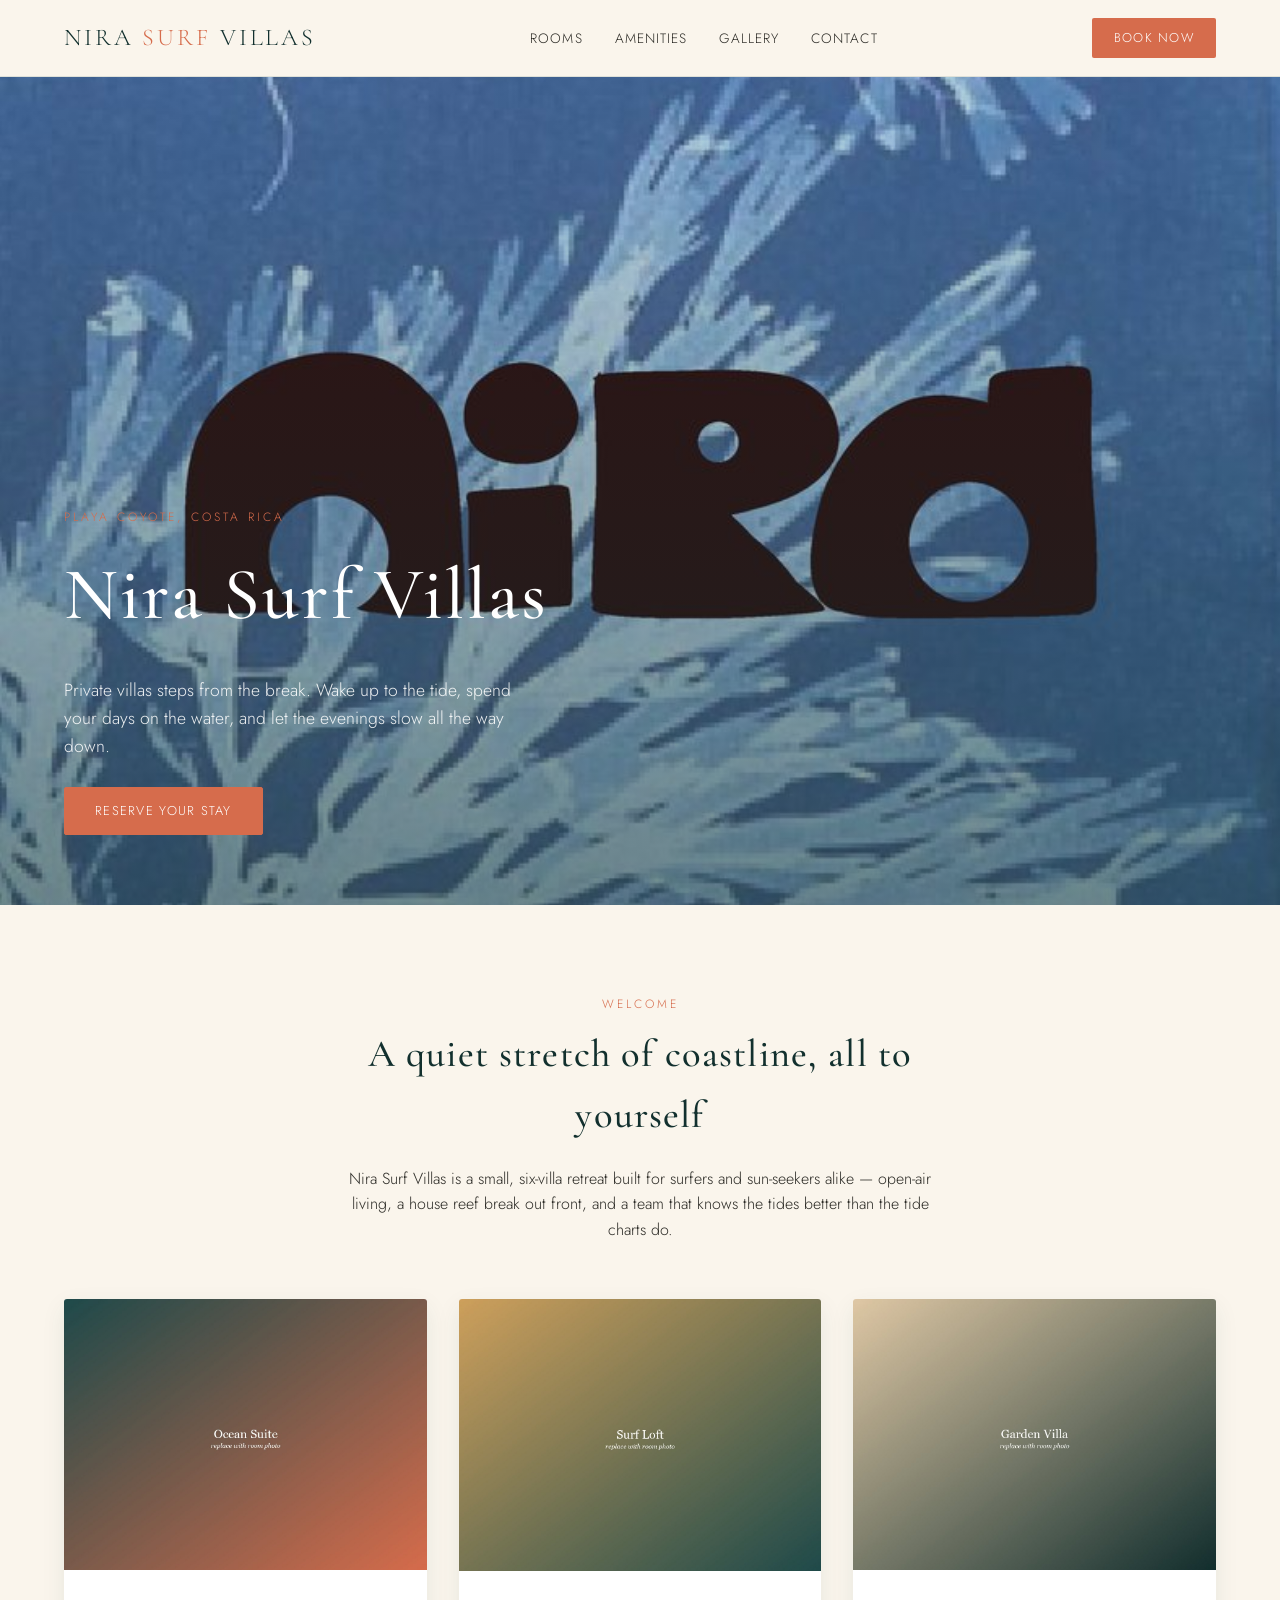
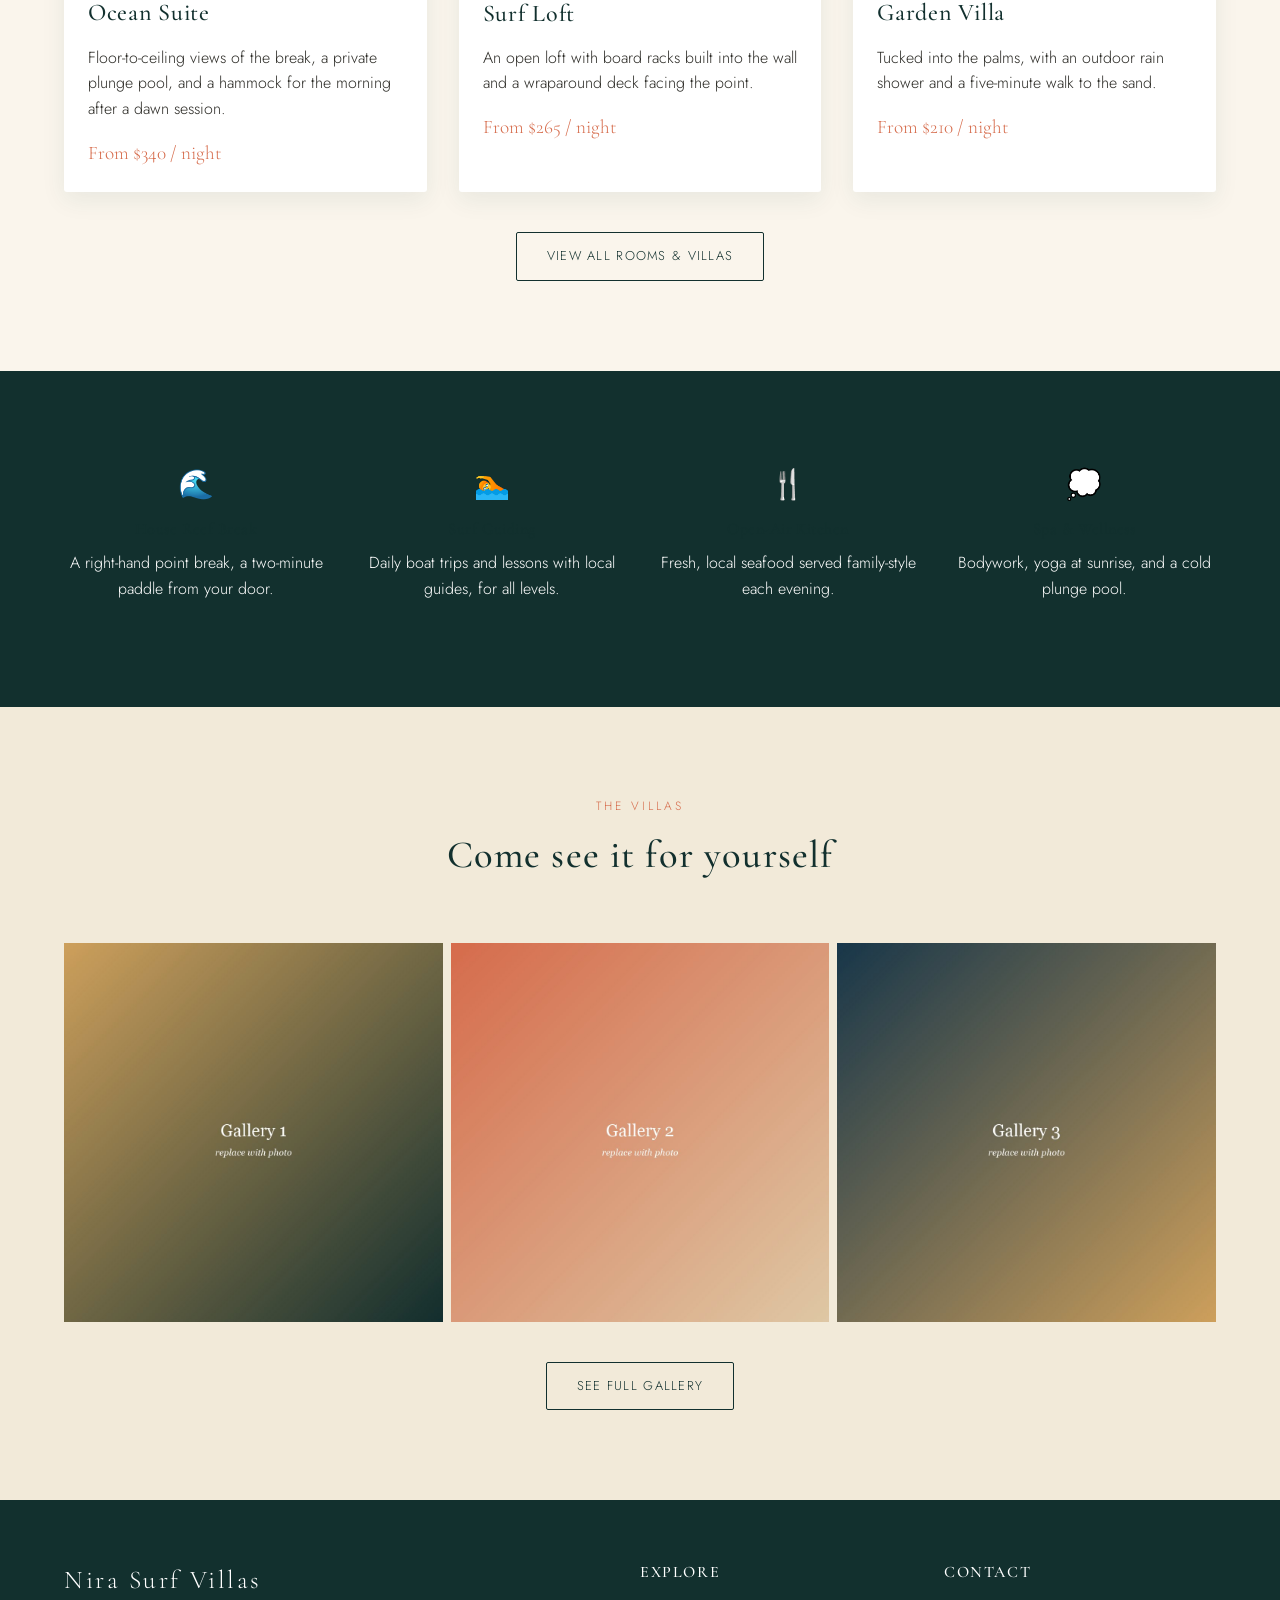
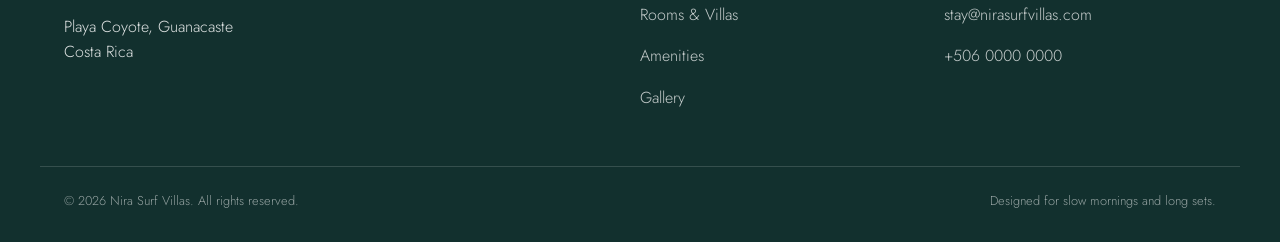
==== index.html @ 9f6e9825 "Initial commit: Nira Surf Villas site Six-page static site (home, rooms, amenities, gallery, booking" ====
<!DOCTYPE html>
<html lang="en">
<head>
<meta charset="UTF-8">
<meta name="viewport" content="width=device-width, initial-scale=1.0">
<title>Nira Surf Villas | Boutique Surf Resort</title>
<link rel="stylesheet" href="css/style.css">
</head>
<body>

<nav class="site-nav">
  <div class="nav-inner">
    <a href="index.html" class="logo">Nira <span>Surf</span> Villas</a>
    <ul class="nav-links">
      <li><a href="rooms.html">Rooms</a></li>
      <li><a href="amenities.html">Amenities</a></li>
      <li><a href="gallery.html">Gallery</a></li>
      <li><a href="contact.html">Contact</a></li>
    </ul>
    <a href="booking.html" class="nav-cta">Book Now</a>
    <button class="nav-toggle" aria-label="Menu">&#9776;</button>
  </div>
</nav>

<header class="hero">
  <div class="hero-slideshow" data-interval="400">
    <img class="hero-slide active" src="images/hero-slideshow/slide-01.jpg" alt="">
    <img class="hero-slide" src="images/hero-slideshow/slide-02.jpg" alt="">
    <img class="hero-slide" src="images/hero-slideshow/slide-03.jpg" alt="">
    <img class="hero-slide" src="images/hero-slideshow/slide-04.jpg" alt="">
    <img class="hero-slide" src="images/hero-slideshow/slide-05.jpg" alt="">
    <img class="hero-slide" src="images/hero-slideshow/slide-06.jpg" alt="">
    <img class="hero-slide" src="images/hero-slideshow/slide-07.jpg" alt="">
    <img class="hero-slide" src="images/hero-slideshow/slide-08.jpg" alt="">
    <img class="hero-slide" src="images/hero-slideshow/slide-09.jpg" alt="">
    <img class="hero-slide" src="images/hero-slideshow/slide-10.jpg" alt="">
    <img class="hero-slide" src="images/hero-slideshow/slide-11.jpg" alt="">
  </div>
  <div class="hero-content">
    <span class="eyebrow">Playa Coyote, Costa Rica</span>
    <h1>Nira Surf Villas</h1>
    <p>Private villas steps from the break. Wake up to the tide, spend your days on the water, and let the evenings slow all the way down.</p>
    <a href="booking.html" class="btn btn-solid">Reserve Your Stay</a>
  </div>
</header>

<section>
  <div class="container section-intro">
    <span class="eyebrow">Welcome</span>
    <h2>A quiet stretch of coastline, all to yourself</h2>
    <p>Nira Surf Villas is a small, six-villa retreat built for surfers and sun-seekers alike &mdash; open-air living, a house reef break out front, and a team that knows the tides better than the tide charts do.</p>
  </div>

  <div class="container grid grid-3">
    <div class="card">
      <img src="images/rooms/room-ocean-suite.jpg" alt="Ocean Suite">
      <div class="card-body">
        <h3>Ocean Suite</h3>
        <p>Floor-to-ceiling views of the break, a private plunge pool, and a hammock for the morning after a dawn session.</p>
        <div class="card-price">From $340 / night</div>
      </div>
    </div>
    <div class="card">
      <img src="images/rooms/room-surf-loft.jpg" alt="Surf Loft">
      <div class="card-body">
        <h3>Surf Loft</h3>
        <p>An open loft with board racks built into the wall and a wraparound deck facing the point.</p>
        <div class="card-price">From $265 / night</div>
      </div>
    </div>
    <div class="card">
      <img src="images/rooms/room-garden-villa.jpg" alt="Garden Villa">
      <div class="card-body">
        <h3>Garden Villa</h3>
        <p>Tucked into the palms, with an outdoor rain shower and a five-minute walk to the sand.</p>
        <div class="card-price">From $210 / night</div>
      </div>
    </div>
  </div>

  <div class="container" style="text-align:center; margin-top:2.5rem;">
    <a href="rooms.html" class="btn">View All Rooms &amp; Villas</a>
  </div>
</section>

<section class="section-teal">
  <div class="container strip">
    <div class="strip-item">
      <div class="icon">&#127754;</div>
      <h4>House Reef Break</h4>
      <p>A right-hand point break, a two-minute paddle from your door.</p>
    </div>
    <div class="strip-item">
      <div class="icon">&#127946;</div>
      <h4>Surf Guiding</h4>
      <p>Daily boat trips and lessons with local guides, for all levels.</p>
    </div>
    <div class="strip-item">
      <div class="icon">&#127860;</div>
      <h4>Open-Air Kitchen</h4>
      <p>Fresh, local seafood served family-style each evening.</p>
    </div>
    <div class="strip-item">
      <div class="icon">&#128173;</div>
      <h4>Spa &amp; Wellness</h4>
      <p>Bodywork, yoga at sunrise, and a cold plunge pool.</p>
    </div>
  </div>
</section>

<section class="section-alt">
  <div class="container section-intro">
    <span class="eyebrow">The Villas</span>
    <h2>Come see it for yourself</h2>
  </div>
  <div class="container gallery-grid">
    <img src="images/gallery/gallery-1.jpg" alt="Nira Surf Villas gallery photo 1">
    <img src="images/gallery/gallery-2.jpg" alt="Nira Surf Villas gallery photo 2">
    <img src="images/gallery/gallery-3.jpg" alt="Nira Surf Villas gallery photo 3">
  </div>
  <div class="container" style="text-align:center; margin-top:2.5rem;">
    <a href="gallery.html" class="btn">See Full Gallery</a>
  </div>
</section>

<footer>
  <div class="container footer-grid">
    <div>
      <span class="footer-logo">Nira Surf Villas</span>
      <p>Playa Coyote, Guanacaste<br>Costa Rica</p>
    </div>
    <div>
      <h4>Explore</h4>
      <p><a href="rooms.html">Rooms &amp; Villas</a></p>
      <p><a href="amenities.html">Amenities</a></p>
      <p><a href="gallery.html">Gallery</a></p>
    </div>
    <div>
      <h4>Contact</h4>
      <p><a href="mailto:stay@nirasurfvillas.com">stay@nirasurfvillas.com</a></p>
      <p><a href="tel:+50600000000">+506 0000 0000</a></p>
    </div>
  </div>
  <div class="container footer-bottom">
    <span>&copy; 2026 Nira Surf Villas. All rights reserved.</span>
    <span>Designed for slow mornings and long sets.</span>
  </div>
</footer>

<script src="js/main.js"></script>
</body>
</html>
---- css/style.css ----
@import url('https://fonts.googleapis.com/css2?family=Cormorant+Garamond:ital,wght@0,400;0,500;0,600;1,400&family=Jost:wght@300;400;500;600&display=swap');

:root {
  --cream: #faf5ec;
  --cream-dark: #f2ead9;
  --ink: #2b2a25;
  --teal: #1f4a4a;
  --teal-dark: #12302e;
  --coral: #d66c4c;
  --coral-dark: #b8543a;
  --gold: #cea05c;
  --sand: #dfc8a5;
  --max-width: 1200px;
}

* { box-sizing: border-box; }

html { scroll-behavior: smooth; }

body {
  margin: 0;
  font-family: 'Jost', 'Helvetica Neue', Arial, sans-serif;
  color: var(--ink);
  background: var(--cream);
  font-weight: 300;
  line-height: 1.6;
}

h1, h2, h3, h4 {
  font-family: 'Cormorant Garamond', Georgia, serif;
  font-weight: 500;
  letter-spacing: 0.03em;
  margin: 0 0 0.5em;
  color: var(--teal-dark);
}

h1 { font-size: 3.2rem; }
h2 { font-size: 2.4rem; }
h3 { font-size: 1.5rem; }

p { margin: 0 0 1em; }

a { color: inherit; text-decoration: none; }

img { max-width: 100%; display: block; }

.container {
  max-width: var(--max-width);
  margin: 0 auto;
  padding: 0 24px;
}

.eyebrow {
  display: block;
  font-family: 'Jost', sans-serif;
  font-size: 0.75rem;
  letter-spacing: 0.25em;
  text-transform: uppercase;
  color: var(--coral);
  margin-bottom: 0.75em;
}

/* ---------- Nav ---------- */
.site-nav {
  position: sticky;
  top: 0;
  z-index: 100;
  background: rgba(250, 245, 236, 0.96);
  backdrop-filter: blur(6px);
  border-bottom: 1px solid rgba(31, 74, 74, 0.12);
}

.nav-inner {
  max-width: var(--max-width);
  margin: 0 auto;
  padding: 18px 24px;
  display: flex;
  align-items: center;
  justify-content: space-between;
}

.logo {
  font-family: 'Cormorant Garamond', Georgia, serif;
  font-size: 1.5rem;
  letter-spacing: 0.12em;
  color: var(--teal-dark);
  text-transform: uppercase;
}

.logo span { color: var(--coral); }

.nav-links {
  display: flex;
  gap: 2rem;
  list-style: none;
  margin: 0;
  padding: 0;
}

.nav-links a {
  font-size: 0.85rem;
  letter-spacing: 0.08em;
  text-transform: uppercase;
  color: var(--ink);
  transition: color 0.2s ease;
}

.nav-links a:hover,
.nav-links a.active { color: var(--coral); }

.nav-cta {
  background: var(--coral);
  color: #fff !important;
  padding: 10px 22px;
  border-radius: 2px;
  font-size: 0.8rem;
  letter-spacing: 0.1em;
  text-transform: uppercase;
  transition: background 0.2s ease;
}

.nav-cta:hover { background: var(--coral-dark); }

.nav-toggle {
  display: none;
  background: none;
  border: none;
  font-size: 1.6rem;
  color: var(--teal-dark);
  cursor: pointer;
}

/* ---------- Buttons ---------- */
.btn {
  display: inline-block;
  padding: 13px 30px;
  border: 1px solid var(--teal-dark);
  color: var(--teal-dark);
  font-size: 0.8rem;
  letter-spacing: 0.1em;
  text-transform: uppercase;
  border-radius: 2px;
  transition: all 0.2s ease;
}

.btn:hover { background: var(--teal-dark); color: #fff; }

.btn-solid {
  background: var(--coral);
  border-color: var(--coral);
  color: #fff;
}

.btn-solid:hover { background: var(--coral-dark); border-color: var(--coral-dark); }

.btn-light {
  border-color: rgba(255,255,255,0.8);
  color: #fff;
}
.btn-light:hover { background: #fff; color: var(--teal-dark); }

/* ---------- Hero (home) ---------- */
.hero {
  position: relative;
  height: 92vh;
  min-height: 560px;
  overflow: hidden;
  display: flex;
  align-items: flex-end;
  color: #fff;
}

.hero-slideshow {
  position: absolute;
  inset: 0;
}

.hero-slide {
  position: absolute;
  inset: 0;
  width: 100%;
  height: 100%;
  object-fit: cover;
  object-position: center;
  opacity: 0;
  transition: opacity 0.35s ease;
}

.hero-slide.active { opacity: 1; }

.hero::after {
  content: '';
  position: absolute;
  inset: 0;
  background: linear-gradient(180deg, rgba(18,48,46,0.15) 0%, rgba(18,48,46,0.55) 100%);
}

.hero-content {
  position: relative;
  z-index: 2;
  padding: 0 24px 70px;
  max-width: var(--max-width);
  margin: 0 auto;
  width: 100%;
}

.hero-content h1 {
  color: #fff;
  font-size: clamp(2.6rem, 6vw, 4.6rem);
  margin-bottom: 0.3em;
}

.hero-content p {
  font-size: 1.1rem;
  max-width: 480px;
  margin-bottom: 1.5em;
  color: rgba(255,255,255,0.9);
}

/* ---------- Page hero (interior pages) ---------- */
.page-hero {
  position: relative;
  height: 42vh;
  min-height: 280px;
  background-size: cover;
  background-position: center;
  display: flex;
  align-items: center;
  justify-content: center;
  color: #fff;
  text-align: center;
}

.page-hero::after {
  content: '';
  position: absolute;
  inset: 0;
  background: rgba(18,48,46,0.45);
}

.page-hero-content { position: relative; z-index: 2; }
.page-hero-content h1 { color: #fff; }

/* ---------- Sections ---------- */
section { padding: 90px 0; }

.section-intro {
  text-align: center;
  max-width: 640px;
  margin: 0 auto 3.5rem;
}

.section-alt { background: var(--cream-dark); }
.section-teal { background: var(--teal-dark); color: #fff; }
.section-teal h2, .section-teal h3 { color: #fff; }

/* ---------- Grids ---------- */
.grid {
  display: grid;
  gap: 2rem;
}

.grid-3 { grid-template-columns: repeat(3, 1fr); }
.grid-4 { grid-template-columns: repeat(4, 1fr); }
.grid-2 { grid-template-columns: repeat(2, 1fr); }

.card {
  background: #fff;
  border-radius: 3px;
  overflow: hidden;
  box-shadow: 0 8px 24px rgba(31,74,74,0.08);
}

.card img { aspect-ratio: 4/3; object-fit: cover; width: 100%; }

.card-body { padding: 1.5rem; }

.card-price {
  color: var(--coral);
  font-family: 'Cormorant Garamond', serif;
  font-size: 1.2rem;
  margin-top: 0.5rem;
}

/* Amenities */
.amenity {
  text-align: center;
}
.amenity img { border-radius: 3px; margin-bottom: 1rem; aspect-ratio: 4/3; object-fit: cover; }

/* Gallery */
.gallery-grid {
  display: grid;
  grid-template-columns: repeat(3, 1fr);
  gap: 8px;
}
.gallery-grid img {
  aspect-ratio: 1/1;
  object-fit: cover;
  width: 100%;
  cursor: pointer;
  transition: opacity 0.2s ease;
}
.gallery-grid img:hover { opacity: 0.85; }

.lightbox {
  position: fixed;
  inset: 0;
  background: rgba(18,30,29,0.92);
  display: none;
  align-items: center;
  justify-content: center;
  z-index: 1000;
  padding: 40px;
}
.lightbox.open { display: flex; }
.lightbox img { max-width: 90vw; max-height: 85vh; object-fit: contain; }
.lightbox-close {
  position: absolute;
  top: 24px;
  right: 32px;
  color: #fff;
  font-size: 2rem;
  cursor: pointer;
  background: none;
  border: none;
}

/* Amenities strip on home */
.strip {
  display: grid;
  grid-template-columns: repeat(4, 1fr);
  gap: 2rem;
  text-align: center;
}
.strip-item .icon {
  font-size: 1.8rem;
  color: var(--coral);
  margin-bottom: 0.6rem;
}

/* ---------- Forms ---------- */
.form-grid {
  display: grid;
  grid-template-columns: 1fr 1fr;
  gap: 1.2rem;
}
.form-grid .full { grid-column: 1 / -1; }

label {
  display: block;
  font-size: 0.8rem;
  letter-spacing: 0.06em;
  text-transform: uppercase;
  margin-bottom: 0.4rem;
  color: var(--teal-dark);
}

input, select, textarea {
  width: 100%;
  padding: 12px 14px;
  border: 1px solid rgba(31,74,74,0.25);
  background: #fff;
  font-family: 'Jost', sans-serif;
  font-size: 0.95rem;
  border-radius: 2px;
  color: var(--ink);
}

input:focus, select:focus, textarea:focus {
  outline: none;
  border-color: var(--coral);
}

textarea { resize: vertical; min-height: 120px; }

.form-note {
  margin-top: 1.5rem;
  padding: 16px 20px;
  background: var(--cream-dark);
  border-left: 3px solid var(--coral);
  font-size: 0.9rem;
  display: none;
}
.form-note.show { display: block; }

/* ---------- Footer ---------- */
footer {
  background: var(--teal-dark);
  color: rgba(255,255,255,0.85);
  padding: 60px 0 30px;
}

.footer-grid {
  display: grid;
  grid-template-columns: 2fr 1fr 1fr;
  gap: 2rem;
  margin-bottom: 2.5rem;
}

footer h4 {
  color: #fff;
  font-size: 1rem;
  letter-spacing: 0.1em;
  text-transform: uppercase;
  margin-bottom: 1rem;
}

footer a { color: rgba(255,255,255,0.75); }
footer a:hover { color: var(--gold); }

.footer-logo {
  font-family: 'Cormorant Garamond', serif;
  font-size: 1.6rem;
  color: #fff;
  letter-spacing: 0.1em;
  margin-bottom: 0.8rem;
  display: block;
}

.footer-bottom {
  border-top: 1px solid rgba(255,255,255,0.15);
  padding-top: 24px;
  font-size: 0.8rem;
  display: flex;
  justify-content: space-between;
  color: rgba(255,255,255,0.55);
}

/* ---------- Responsive ---------- */
@media (max-width: 900px) {
  .grid-3, .grid-4, .grid-2 { grid-template-columns: 1fr 1fr; }
  .footer-grid { grid-template-columns: 1fr; }
  .strip { grid-template-columns: 1fr 1fr; }
}

@media (max-width: 700px) {
  .nav-links, .nav-cta { display: none; }
  .nav-toggle { display: block; }
  .site-nav.open .nav-links {
    display: flex;
    flex-direction: column;
    position: absolute;
    top: 100%;
    left: 0;
    right: 0;
    background: var(--cream);
    padding: 20px 24px;
    gap: 1.2rem;
    border-bottom: 1px solid rgba(31,74,74,0.12);
  }
  .site-nav.open .nav-cta {
    display: inline-block;
    margin: 0 24px 20px;
  }
  .grid-3, .grid-4, .grid-2 { grid-template-columns: 1fr; }
  .gallery-grid { grid-template-columns: repeat(2, 1fr); }
  .form-grid { grid-template-columns: 1fr; }
  h1 { font-size: 2.2rem; }
  .strip { grid-template-columns: 1fr; }
}
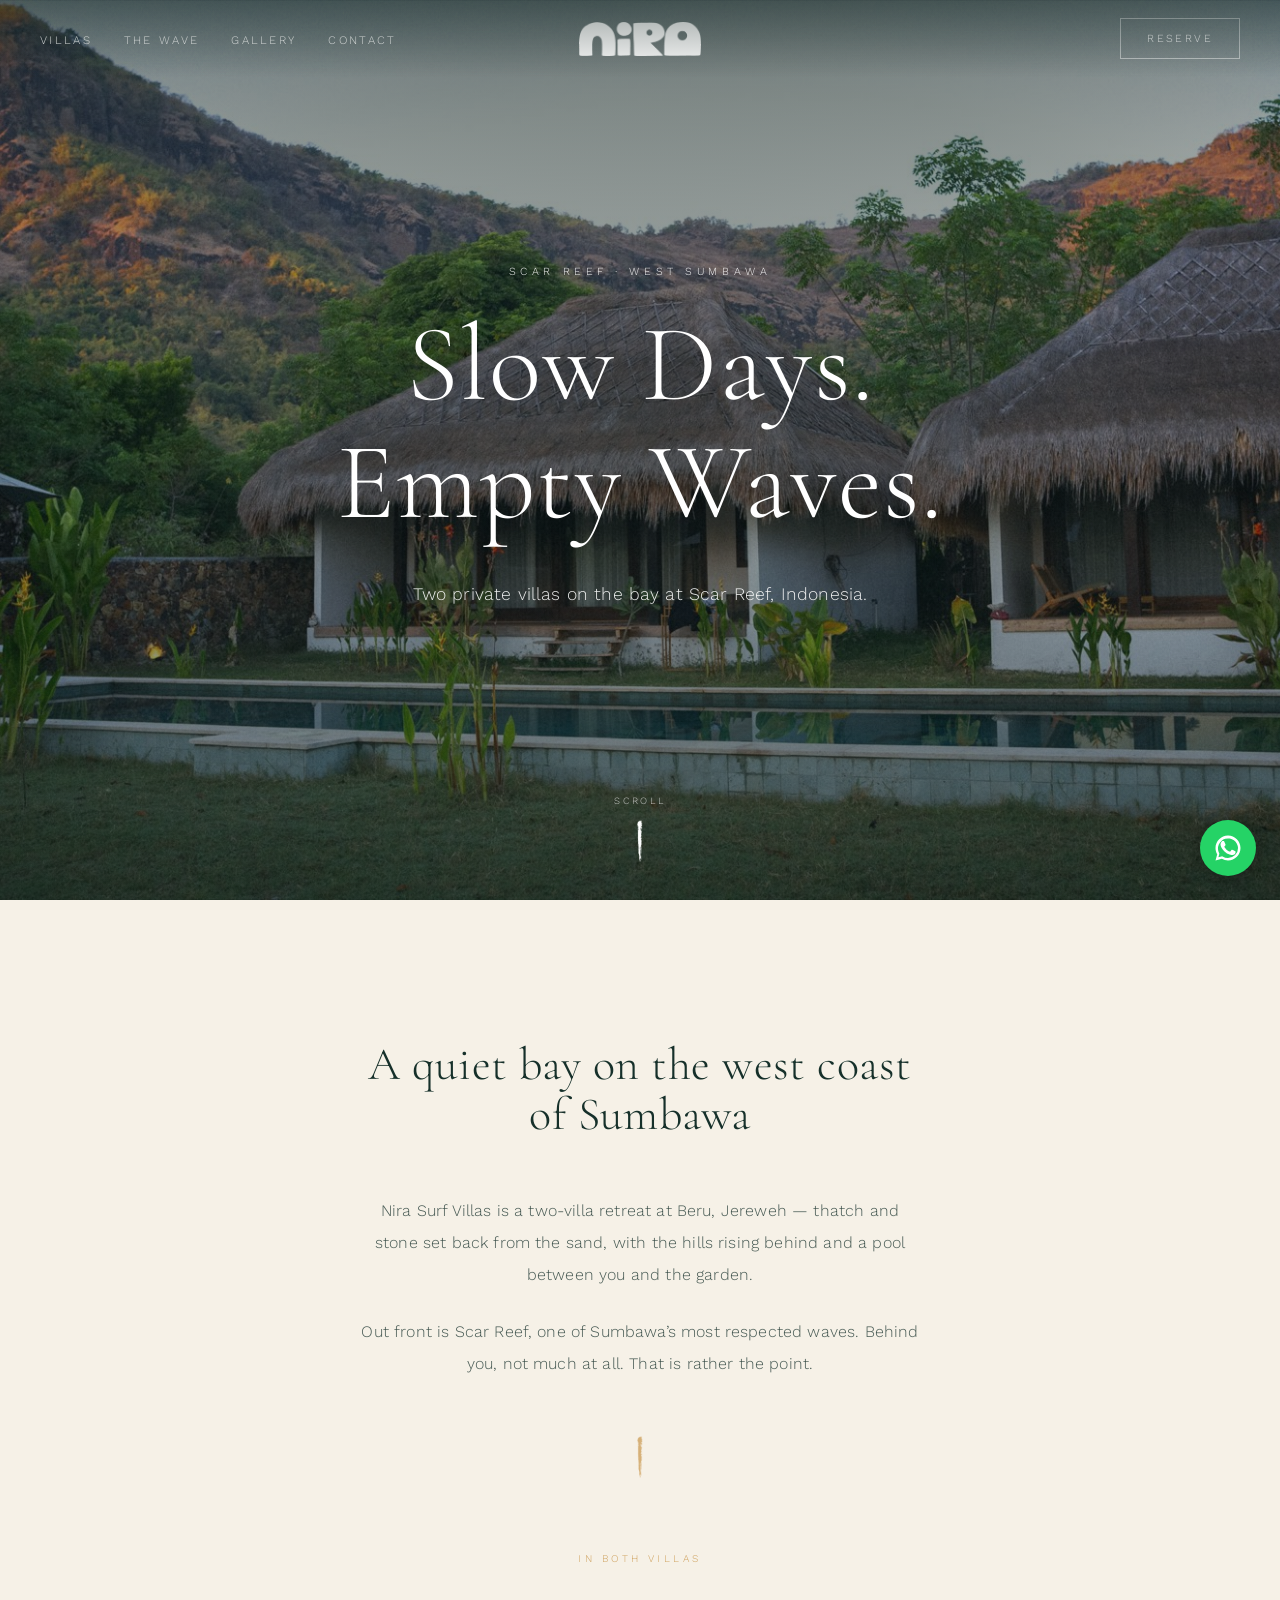
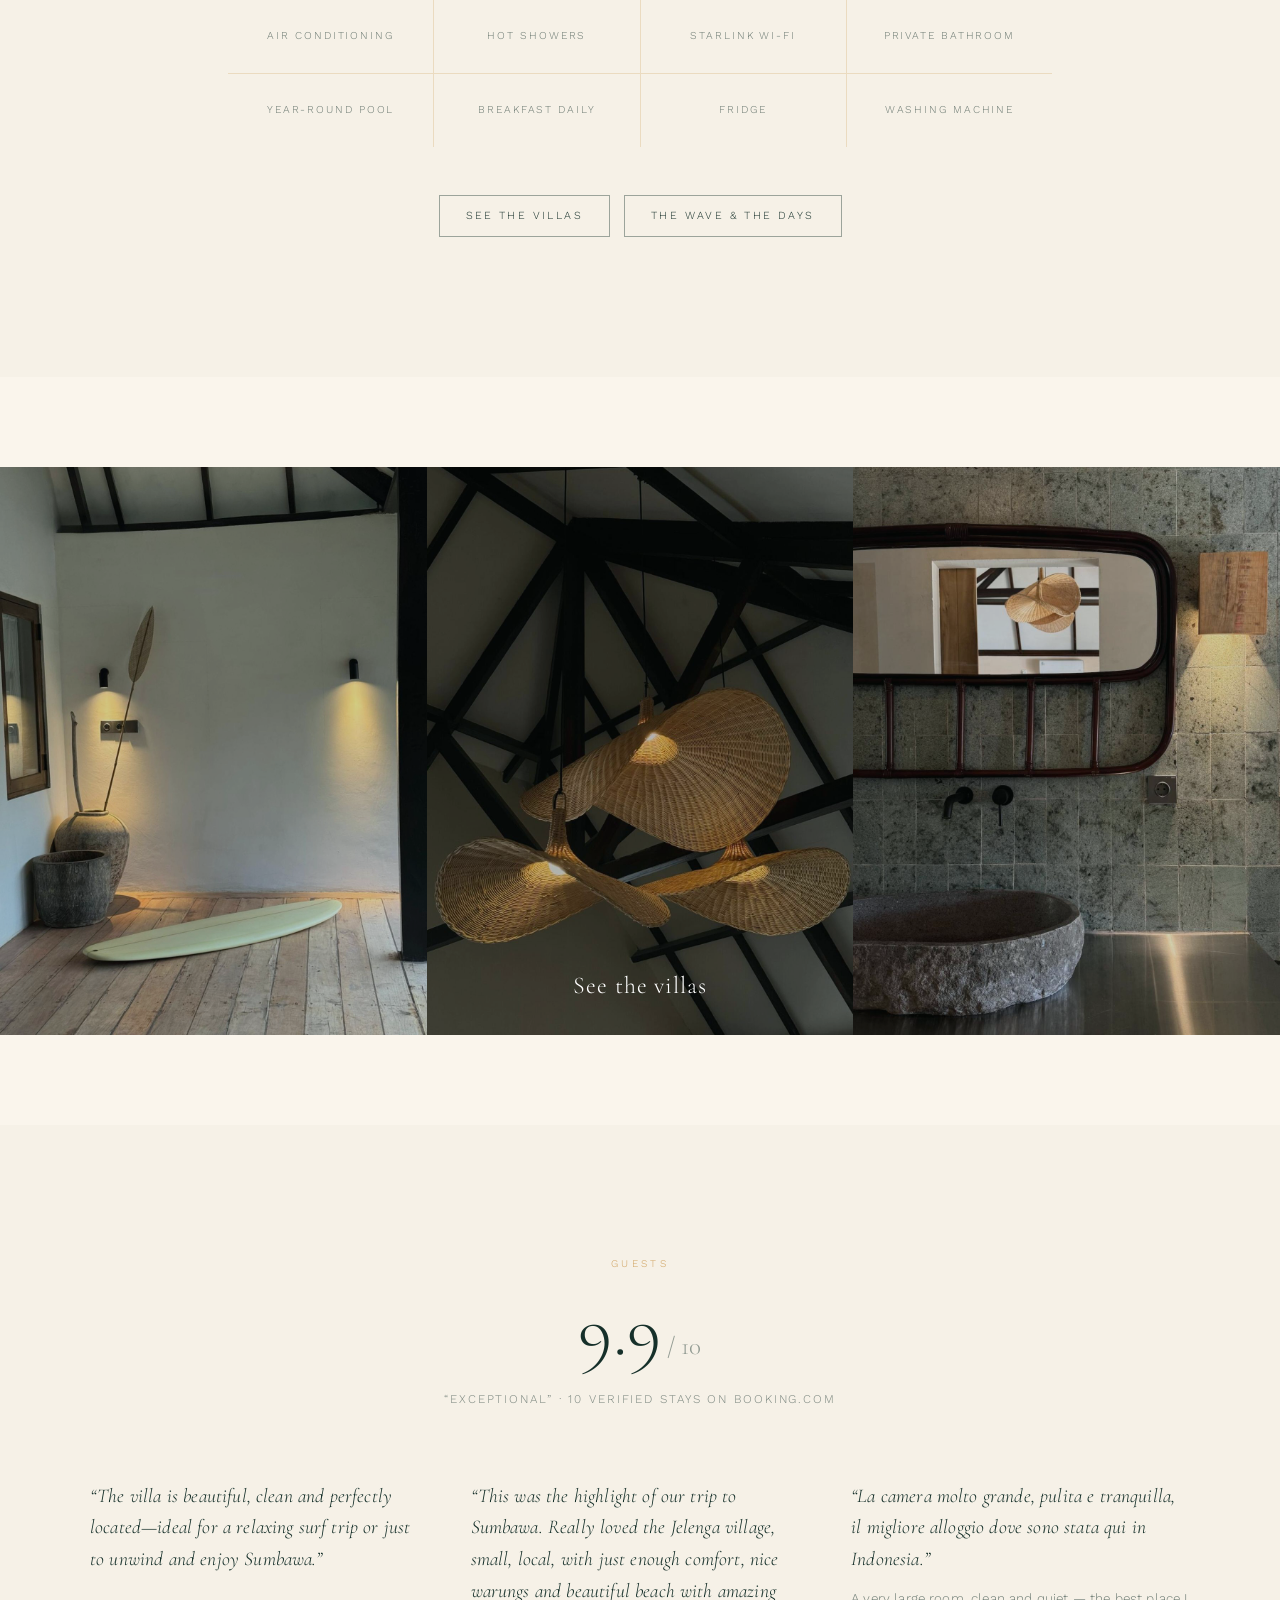
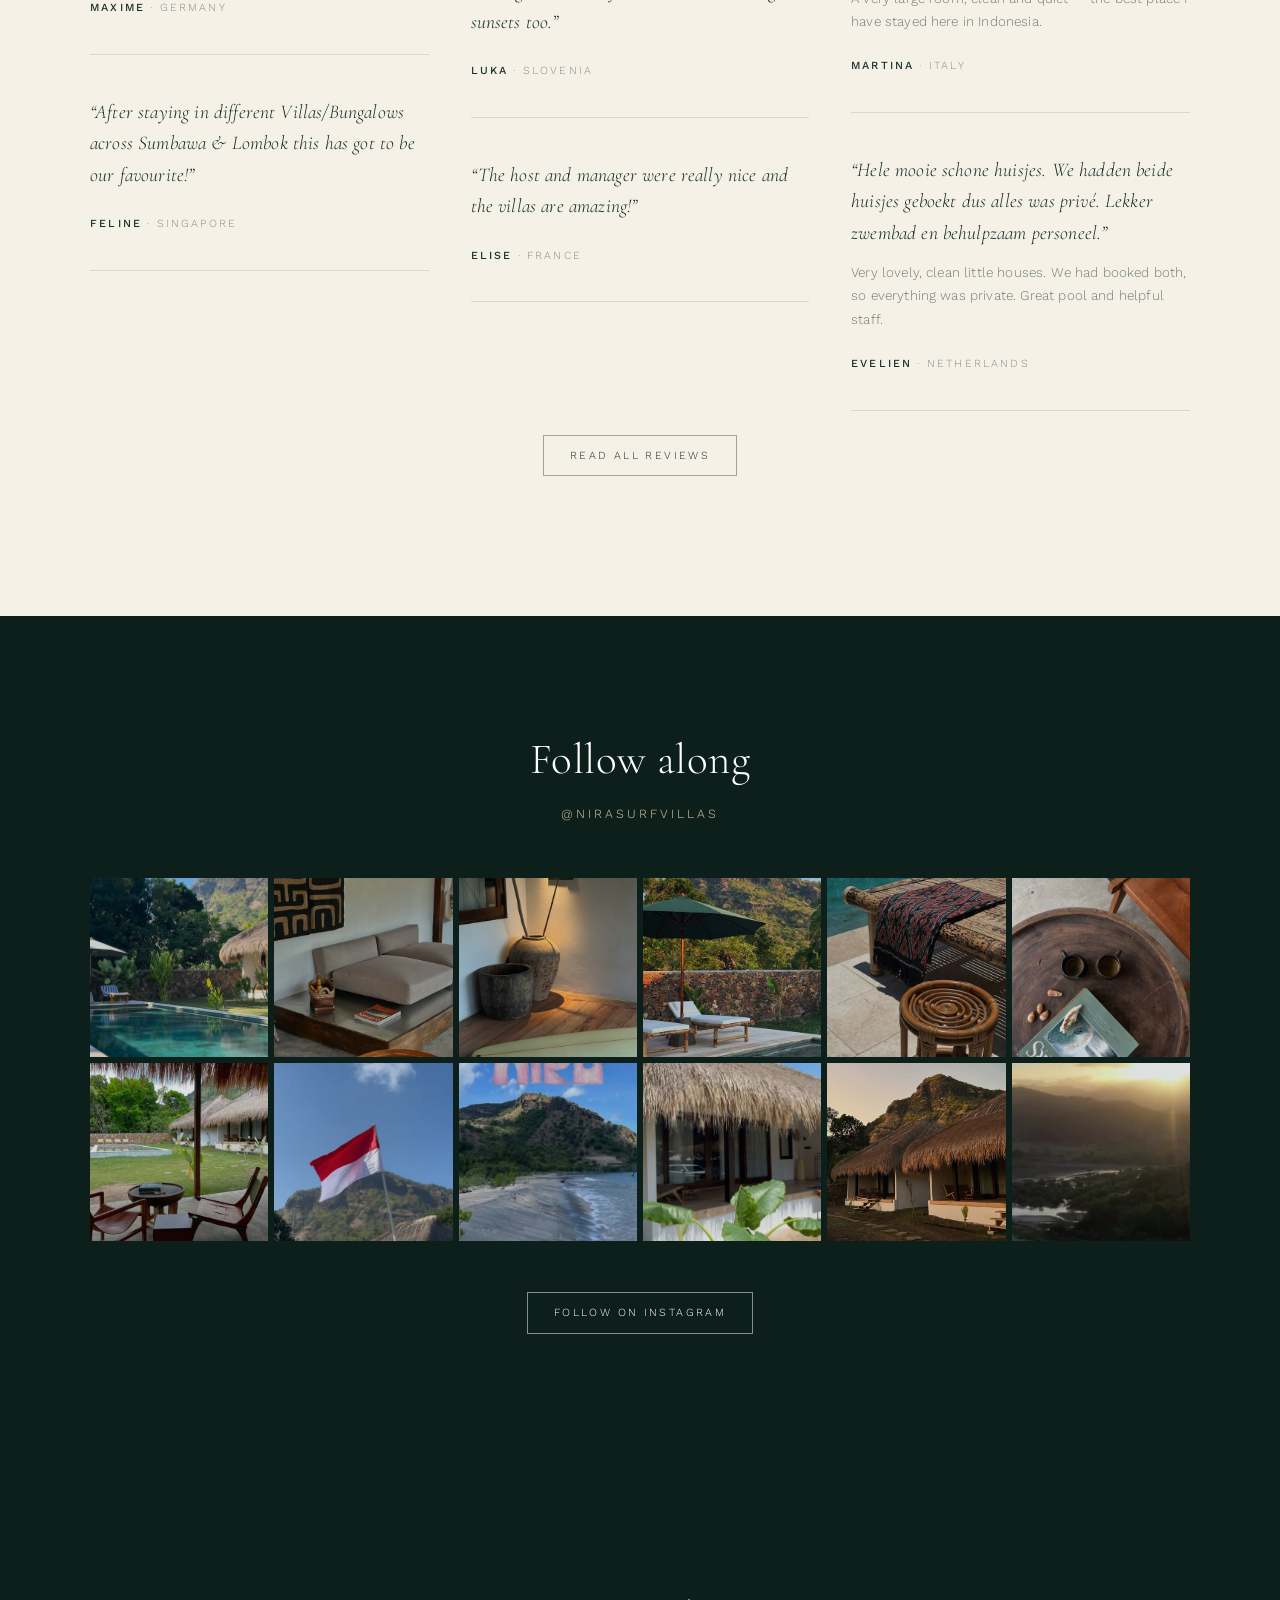
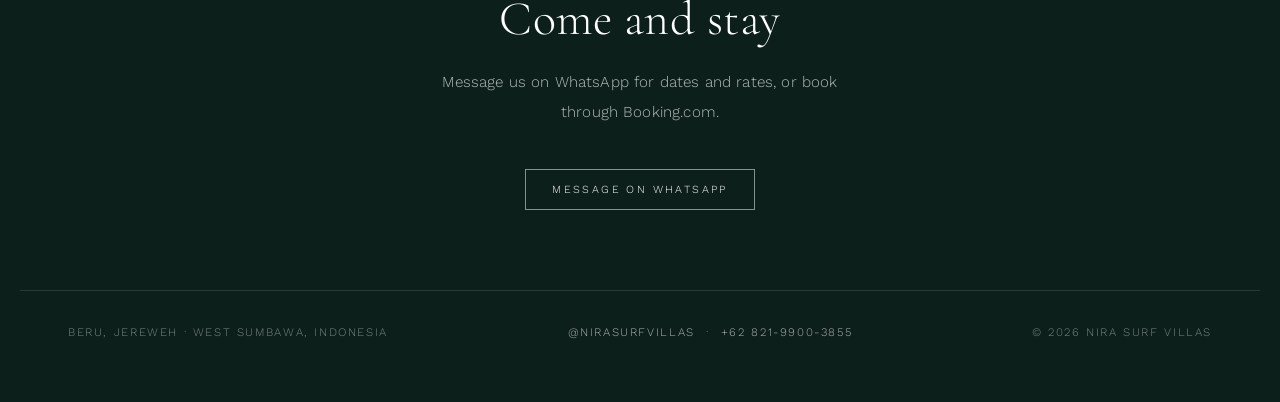
==== commit 63e7e8ad: "Trim the home page and give the amenities their own quiet block Remove the two split sections ("Insi" ====
--- a/index.html
+++ b/index.html
@@ -3,150 +3,185 @@
 <head>
 <meta charset="UTF-8">
 <meta name="viewport" content="width=device-width, initial-scale=1.0">
-<title>Nira Surf Villas | Boutique Surf Resort</title>
-<link rel="stylesheet" href="css/style.css">
+<title>Nira Surf Villas | Scar Reef, West Sumbawa</title>
+<meta name="description" content="Two private villas at Scar Reef, West Sumbawa, Indonesia. Pool, air conditioning, Starlink and hot showers. Slow days, empty waves.">
+<link rel="stylesheet" href="css/style.css?v=20260807c">
 </head>
-<body>
+<body class="ed">
 
-<nav class="site-nav">
+<nav class="site-nav nav-overlay">
   <div class="nav-inner">
-    <a href="index.html" class="logo">Nira <span>Surf</span> Villas</a>
-    <ul class="nav-links">
-      <li><a href="rooms.html">Rooms</a></li>
-      <li><a href="amenities.html">Amenities</a></li>
-      <li><a href="gallery.html">Gallery</a></li>
-      <li><a href="contact.html">Contact</a></li>
-    </ul>
-    <a href="booking.html" class="nav-cta">Book Now</a>
-    <button class="nav-toggle" aria-label="Menu">&#9776;</button>
+    <div class="nav-left">
+      <button class="nav-toggle" aria-label="Menu" aria-expanded="false">&#9776;</button>
+      <ul class="nav-links">
+        <li><a href="rooms.html">Villas</a></li>
+        <li><a href="amenities.html">The Wave</a></li>
+        <li><a href="gallery.html">Gallery</a></li>
+        <li><a href="contact.html">Contact</a></li>
+        <li class="in-menu-only"><a href="booking.html">Reserve</a></li>
+      </ul>
+    </div>
+
+    <a href="index.html" class="logo" aria-label="Nira Surf Villas — home">
+      <img src="images/logo.png" alt="Nira Surf Villas" width="520" height="145">
+    </a>
+
+    <div class="nav-right">
+      <a href="booking.html" class="link-ghost">Reserve</a>
+    </div>
   </div>
 </nav>
 
-<header class="hero">
-  <div class="hero-slideshow" data-interval="400">
-    <img class="hero-slide active" src="images/hero-slideshow/slide-01.jpg" alt="">
-    <img class="hero-slide" src="images/hero-slideshow/slide-02.jpg" alt="">
-    <img class="hero-slide" src="images/hero-slideshow/slide-03.jpg" alt="">
-    <img class="hero-slide" src="images/hero-slideshow/slide-04.jpg" alt="">
-    <img class="hero-slide" src="images/hero-slideshow/slide-05.jpg" alt="">
-    <img class="hero-slide" src="images/hero-slideshow/slide-06.jpg" alt="">
-    <img class="hero-slide" src="images/hero-slideshow/slide-07.jpg" alt="">
-    <img class="hero-slide" src="images/hero-slideshow/slide-08.jpg" alt="">
-    <img class="hero-slide" src="images/hero-slideshow/slide-09.jpg" alt="">
-    <img class="hero-slide" src="images/hero-slideshow/slide-10.jpg" alt="">
-    <img class="hero-slide" src="images/hero-slideshow/slide-11.jpg" alt="">
+<header class="hero hero-full">
+  <div class="hero-media">
+    <img src="images/home/hero.jpg"
+         srcset="images/home/hero-sm.jpg 1400w, images/home/hero.jpg 2400w"
+         sizes="100vw"
+         alt="Nira Surf Villas at dusk — thatched villas beside the pool, hills behind"
+         fetchpriority="high">
   </div>
+
   <div class="hero-content">
-    <span class="eyebrow">Playa Coyote, Costa Rica</span>
-    <h1>Nira Surf Villas</h1>
-    <p>Private villas steps from the break. Wake up to the tide, spend your days on the water, and let the evenings slow all the way down.</p>
-    <a href="booking.html" class="btn btn-solid">Reserve Your Stay</a>
+    <span class="hero-eyebrow">Scar Reef &middot; West Sumbawa</span>
+    <h1>Slow Days.<br>Empty Waves.</h1>
+    <p class="hero-sub">Two private villas on the bay at Scar Reef, Indonesia.</p>
   </div>
+
+  <div class="scroll-cue"><span>Scroll</span></div>
 </header>
 
-<section>
-  <div class="container section-intro">
-    <span class="eyebrow">Welcome</span>
-    <h2>A quiet stretch of coastline, all to yourself</h2>
-    <p>Nira Surf Villas is a small, six-villa retreat built for surfers and sun-seekers alike &mdash; open-air living, a house reef break out front, and a team that knows the tides better than the tide charts do.</p>
+<section class="prose-block">
+  <div class="prose-inner reveal">
+    <h2>A quiet bay on the west coast of Sumbawa</h2>
+    <p>Nira Surf Villas is a two-villa retreat at Beru, Jereweh &mdash; thatch and stone set back from the sand, with the hills rising behind and a pool between you and the garden.</p>
+    <p>Out front is Scar Reef, one of Sumbawa&rsquo;s most respected waves. Behind you, not much at all. That is rather the point.</p>
+    <div class="rule-gold"></div>
   </div>
 
-  <div class="container grid grid-3">
-    <div class="card">
-      <img src="images/rooms/room-ocean-suite.jpg" alt="Ocean Suite">
-      <div class="card-body">
-        <h3>Ocean Suite</h3>
-        <p>Floor-to-ceiling views of the break, a private plunge pool, and a hammock for the morning after a dawn session.</p>
-        <div class="card-price">From $340 / night</div>
-      </div>
-    </div>
-    <div class="card">
-      <img src="images/rooms/room-surf-loft.jpg" alt="Surf Loft">
-      <div class="card-body">
-        <h3>Surf Loft</h3>
-        <p>An open loft with board racks built into the wall and a wraparound deck facing the point.</p>
-        <div class="card-price">From $265 / night</div>
-      </div>
-    </div>
-    <div class="card">
-      <img src="images/rooms/room-garden-villa.jpg" alt="Garden Villa">
-      <div class="card-body">
-        <h3>Garden Villa</h3>
-        <p>Tucked into the palms, with an outdoor rain shower and a five-minute walk to the sand.</p>
-        <div class="card-price">From $210 / night</div>
-      </div>
-    </div>
-  </div>
-
-  <div class="container" style="text-align:center; margin-top:2.5rem;">
-    <a href="rooms.html" class="btn">View All Rooms &amp; Villas</a>
-  </div>
-</section>
-
-<section class="section-teal">
-  <div class="container strip">
-    <div class="strip-item">
-      <div class="icon">&#127754;</div>
-      <h4>House Reef Break</h4>
-      <p>A right-hand point break, a two-minute paddle from your door.</p>
-    </div>
-    <div class="strip-item">
-      <div class="icon">&#127946;</div>
-      <h4>Surf Guiding</h4>
-      <p>Daily boat trips and lessons with local guides, for all levels.</p>
-    </div>
-    <div class="strip-item">
-      <div class="icon">&#127860;</div>
-      <h4>Open-Air Kitchen</h4>
-      <p>Fresh, local seafood served family-style each evening.</p>
-    </div>
-    <div class="strip-item">
-      <div class="icon">&#128173;</div>
-      <h4>Spa &amp; Wellness</h4>
-      <p>Bodywork, yoga at sunrise, and a cold plunge pool.</p>
+  <div class="essentials reveal">
+    <span class="panel-label">In both villas</span>
+    <ul>
+      <li>Air conditioning</li>
+      <li>Hot showers</li>
+      <li>Starlink wi-fi</li>
+      <li>Private bathroom</li>
+      <li>Year-round pool</li>
+      <li>Breakfast daily</li>
+      <li>Fridge</li>
+      <li>Washing machine</li>
+    </ul>
+    <div class="prose-links">
+      <a href="rooms.html" class="link-ghost on-light">See the villas</a>
+      <a href="amenities.html" class="link-ghost on-light">The wave &amp; the days</a>
     </div>
   </div>
 </section>
 
-<section class="section-alt">
-  <div class="container section-intro">
-    <span class="eyebrow">The Villas</span>
-    <h2>Come see it for yourself</h2>
+<section class="band">
+  <a href="gallery.html">
+    <img src="images/home/band-1.jpg" alt="The two thatched villas at dusk with the hills behind">
+  </a>
+  <a href="gallery.html">
+    <img src="images/home/band-2.jpg" alt="The villas and pool beneath the mountain peak">
+    <span class="band-caption">See the villas</span>
+  </a>
+  <a href="gallery.html">
+    <img src="images/home/band-3.jpg" alt="View out from under the thatched roof to the pool and garden">
+  </a>
+</section>
+
+<section class="quotes">
+  <div class="quotes-head reveal">
+    <span class="panel-label" style="color:var(--gold)">Guests</span>
+    <div class="score">9.9<span> / 10</span></div>
+    <div class="score-note">&ldquo;Exceptional&rdquo; &middot; 10 verified stays on Booking.com</div>
   </div>
-  <div class="container gallery-grid">
-    <img src="images/gallery/gallery-1.jpg" alt="Nira Surf Villas gallery photo 1">
-    <img src="images/gallery/gallery-2.jpg" alt="Nira Surf Villas gallery photo 2">
-    <img src="images/gallery/gallery-3.jpg" alt="Nira Surf Villas gallery photo 3">
+
+  <div class="quote-grid">
+    <blockquote class="quote reveal">
+      <p>&ldquo;The villa is beautiful, clean and perfectly located&mdash;ideal for a relaxing surf trip or just to unwind and enjoy Sumbawa.&rdquo;</p>
+      <cite><b>Maxime</b> &middot; Germany</cite>
+    </blockquote>
+
+    <blockquote class="quote reveal">
+      <p>&ldquo;After staying in different Villas/Bungalows across Sumbawa &amp; Lombok this has got to be our favourite!&rdquo;</p>
+      <cite><b>Feline</b> &middot; Singapore</cite>
+    </blockquote>
+
+    <blockquote class="quote reveal">
+      <p>&ldquo;This was the highlight of our trip to Sumbawa. Really loved the Jelenga village, small, local, with just enough comfort, nice warungs and beautiful beach with amazing sunsets too.&rdquo;</p>
+      <cite><b>Luka</b> &middot; Slovenia</cite>
+    </blockquote>
+
+    <blockquote class="quote reveal">
+      <p>&ldquo;The host and manager were really nice and the villas are amazing!&rdquo;</p>
+      <cite><b>Elise</b> &middot; France</cite>
+    </blockquote>
+
+    <blockquote class="quote reveal">
+      <p lang="it">&ldquo;La camera molto grande, pulita e tranquilla, il migliore alloggio dove sono stata qui in Indonesia.&rdquo;</p>
+      <p class="translated">A very large room, clean and quiet &mdash; the best place I have stayed here in Indonesia.</p>
+      <cite><b>Martina</b> &middot; Italy</cite>
+    </blockquote>
+
+    <blockquote class="quote reveal">
+      <p lang="nl">&ldquo;Hele mooie schone huisjes. We hadden beide huisjes geboekt dus alles was priv&eacute;. Lekker zwembad en behulpzaam personeel.&rdquo;</p>
+      <p class="translated">Very lovely, clean little houses. We had booked both, so everything was private. Great pool and helpful staff.</p>
+      <cite><b>Evelien</b> &middot; Netherlands</cite>
+    </blockquote>
   </div>
-  <div class="container" style="text-align:center; margin-top:2.5rem;">
-    <a href="gallery.html" class="btn">See Full Gallery</a>
+
+  <div class="quotes-foot reveal">
+    <a href="https://www.booking.com/hotel/id/nira-surf-villas.html" class="link-ghost on-light" target="_blank" rel="noopener">Read all reviews</a>
   </div>
 </section>
 
-<footer>
-  <div class="container footer-grid">
-    <div>
-      <span class="footer-logo">Nira Surf Villas</span>
-      <p>Playa Coyote, Guanacaste<br>Costa Rica</p>
-    </div>
-    <div>
-      <h4>Explore</h4>
-      <p><a href="rooms.html">Rooms &amp; Villas</a></p>
-      <p><a href="amenities.html">Amenities</a></p>
-      <p><a href="gallery.html">Gallery</a></p>
-    </div>
-    <div>
-      <h4>Contact</h4>
-      <p><a href="mailto:stay@nirasurfvillas.com">stay@nirasurfvillas.com</a></p>
-      <p><a href="tel:+50600000000">+506 0000 0000</a></p>
-    </div>
+<section class="insta">
+  <div class="reveal">
+    <h2>Follow along</h2>
+    <a href="https://www.instagram.com/nirasurfvillas/" class="handle" target="_blank" rel="noopener">@nirasurfvillas</a>
   </div>
-  <div class="container footer-bottom">
-    <span>&copy; 2026 Nira Surf Villas. All rights reserved.</span>
-    <span>Designed for slow mornings and long sets.</span>
+
+  <div class="insta-grid reveal">
+    <a href="https://www.instagram.com/nirasurfvillas/reel/DaZ5WMkNgSr/" target="_blank" rel="noopener"><img src="images/instagram/DaZ5WMkNgSr.jpg" alt="Instagram reel — pool and mountain" loading="lazy"></a>
+    <a href="https://www.instagram.com/nirasurfvillas/p/DQJdxo2jD4P/" target="_blank" rel="noopener"><img src="images/instagram/DQJdxo2jD4P.jpg" alt="Instagram post, October 2025" loading="lazy"></a>
+    <a href="https://www.instagram.com/nirasurfvillas/p/DP05dphjM_q/" target="_blank" rel="noopener"><img src="images/instagram/DP05dphjM_q.jpg" alt="Instagram post, October 2025" loading="lazy"></a>
+    <a href="https://www.instagram.com/nirasurfvillas/p/DPvylP4DHwp/" target="_blank" rel="noopener"><img src="images/instagram/DPvylP4DHwp.jpg" alt="Instagram post, October 2025" loading="lazy"></a>
+    <a href="https://www.instagram.com/nirasurfvillas/p/DPS0eUCCGjJ/" target="_blank" rel="noopener"><img src="images/instagram/DPS0eUCCGjJ.jpg" alt="Instagram post, October 2025" loading="lazy"></a>
+    <a href="https://www.instagram.com/nirasurfvillas/p/DPRSEEbiFwU/" target="_blank" rel="noopener"><img src="images/instagram/DPRSEEbiFwU.jpg" alt="Instagram post, October 2025" loading="lazy"></a>
+    <a href="https://www.instagram.com/nirasurfvillas/p/DPN1uJ5AfIz/" target="_blank" rel="noopener"><img src="images/instagram/DPN1uJ5AfIz.jpg" alt="Instagram post, September 2025" loading="lazy"></a>
+    <a href="https://www.instagram.com/nirasurfvillas/reel/DNcug7WoS-7/" target="_blank" rel="noopener"><img src="images/instagram/DNcug7WoS-7.jpg" alt="Instagram reel, August 2025" loading="lazy"></a>
+    <a href="https://www.instagram.com/nirasurfvillas/reel/DNaad1goTIL/" target="_blank" rel="noopener"><img src="images/instagram/DNaad1goTIL.jpg" alt="Instagram reel, August 2025" loading="lazy"></a>
+    <a href="https://www.instagram.com/nirasurfvillas/reel/DM-dHE6Il7o/" target="_blank" rel="noopener"><img src="images/instagram/DM-dHE6Il7o.jpg" alt="Instagram reel, August 2025" loading="lazy"></a>
+    <a href="https://www.instagram.com/nirasurfvillas/p/DMxIpd-BaOK/" target="_blank" rel="noopener"><img src="images/instagram/DMxIpd-BaOK.jpg" alt="Instagram post, July 2025" loading="lazy"></a>
+    <a href="https://www.instagram.com/nirasurfvillas/reel/DMvDvA2hFIU/" target="_blank" rel="noopener"><img src="images/instagram/DMvDvA2hFIU.jpg" alt="Instagram reel, July 2025" loading="lazy"></a>
   </div>
-</footer>
 
-<script src="js/main.js"></script>
+  <a href="https://www.instagram.com/nirasurfvillas/" class="link-ghost" target="_blank" rel="noopener">Follow on Instagram</a>
+</section>
+
+<section class="closing">
+  <div class="prose-inner reveal">
+    <h2>Come and stay</h2>
+    <p class="lede">Message us on WhatsApp for dates and rates, or book through Booking.com.</p>
+    <a href="https://wa.me/6282199003855?text=Hi!%20I%27m%20interested%20in%20booking%20a%20stay%20at%20Nira%20Surf%20Villas." class="link-ghost" target="_blank" rel="noopener">Message on WhatsApp</a>
+  </div>
+
+  <div class="closing-meta">
+    <span>Beru, Jereweh &middot; West Sumbawa, Indonesia</span>
+    <span>
+      <a href="https://www.instagram.com/nirasurfvillas/" target="_blank" rel="noopener">@nirasurfvillas</a>
+      &nbsp;&middot;&nbsp;
+      <a href="https://wa.me/6282199003855" target="_blank" rel="noopener">+62 821-9900-3855</a>
+    </span>
+    <span>&copy; 2026 Nira Surf Villas</span>
+  </div>
+</section>
+
+<a href="https://wa.me/6282199003855?text=Hi!%20I%27m%20interested%20in%20booking%20a%20stay%20at%20Nira%20Surf%20Villas." class="whatsapp-float" target="_blank" rel="noopener" aria-label="Chat on WhatsApp">
+  <svg viewBox="0 0 24 24" xmlns="http://www.w3.org/2000/svg"><path d="M17.472 14.382c-.297-.149-1.758-.867-2.03-.967-.273-.099-.471-.148-.67.15-.197.297-.767.966-.94 1.164-.173.199-.347.223-.644.075-.297-.15-1.255-.463-2.39-1.475-.883-.788-1.48-1.761-1.653-2.059-.173-.297-.018-.458.13-.606.134-.133.298-.347.446-.52.149-.174.198-.298.298-.497.099-.198.05-.371-.025-.52-.075-.149-.669-1.612-.916-2.207-.242-.579-.487-.5-.669-.51-.173-.008-.371-.01-.57-.01-.198 0-.52.074-.792.372-.272.297-1.04 1.016-1.04 2.479 0 1.462 1.065 2.875 1.213 3.074.149.198 2.096 3.2 5.077 4.487.709.306 1.262.489 1.694.625.712.227 1.36.195 1.871.118.571-.085 1.758-.719 2.006-1.413.248-.694.248-1.289.173-1.413-.074-.124-.272-.198-.57-.347z"/><path d="M12.004 2C6.486 2 2.004 6.482 2.004 12c0 1.85.505 3.586 1.386 5.07L2 22l5.06-1.362A9.94 9.94 0 0 0 12.004 22C17.522 22 22.004 17.518 22.004 12S17.522 2 12.004 2zm0 18.056a8.02 8.02 0 0 1-4.352-1.28l-.312-.196-3.003.808.802-2.928-.203-.302A8.03 8.03 0 1 1 20.033 12a8.033 8.033 0 0 1-8.03 8.056z"/></svg>
+</a>
+
+<script src="js/main.js?v=20260807c"></script>
 </body>
 </html>
--- a/css/style.css
+++ b/css/style.css
@@ -1,4 +1,4 @@
-@import url('https://fonts.googleapis.com/css2?family=Cormorant+Garamond:ital,wght@0,400;0,500;0,600;1,400&family=Jost:wght@300;400;500;600&display=swap');
+@import url('https://fonts.googleapis.com/css2?family=Cormorant+Garamond:ital,wght@0,300;0,400;0,500;0,600;1,300;1,400&family=Jost:wght@300;400;500;600&family=Work+Sans:wght@200;300;400;500&display=swap');
 
 :root {
   --cream: #faf5ec;
@@ -425,6 +425,32 @@
   display: flex;
   justify-content: space-between;
   color: rgba(255,255,255,0.55);
+}
+
+/* ---------- WhatsApp float button ---------- */
+.whatsapp-float {
+  position: fixed;
+  right: 24px;
+  bottom: 24px;
+  width: 56px;
+  height: 56px;
+  border-radius: 50%;
+  background: #25D366;
+  display: flex;
+  align-items: center;
+  justify-content: center;
+  box-shadow: 0 4px 14px rgba(0,0,0,0.25);
+  z-index: 999;
+  transition: transform 0.15s ease, box-shadow 0.15s ease;
+}
+.whatsapp-float:hover {
+  transform: scale(1.08);
+  box-shadow: 0 6px 18px rgba(0,0,0,0.3);
+}
+.whatsapp-float svg {
+  width: 30px;
+  height: 30px;
+  fill: #fff;
 }
 
 /* ---------- Responsive ---------- */
@@ -459,3 +485,1010 @@
   h1 { font-size: 2.2rem; }
   .strip { grid-template-columns: 1fr; }
 }
+
+/* ==========================================================================
+   EDITORIAL LAYER — full-frame imagery, minimal chrome, understated links.
+   Scoped to new class names so the legacy pages keep rendering unchanged.
+   ========================================================================== */
+
+:root {
+  --forest: #16302a;
+  --forest-deep: #0d1f1b;
+  --bone: #f6f1e7;
+}
+
+.ed {
+  font-family: 'Work Sans', 'Jost', sans-serif;
+  font-weight: 300;
+  letter-spacing: 0.01em;
+}
+
+.ed h1, .ed h2, .ed h3 {
+  font-family: 'Cormorant Garamond', Georgia, serif;
+  font-weight: 300;
+  letter-spacing: 0.01em;
+  line-height: 1.08;
+}
+
+/* ---------- Overlay nav ---------- */
+.nav-overlay {
+  position: fixed;
+  top: 0; left: 0; right: 0;
+  background: transparent;
+  backdrop-filter: none;
+  border-bottom: none; /* a hard rule is what made this read as a "bar" */
+  will-change: transform;  /* JS drives transform per-frame; keep it off transition */
+  transition:
+    background 0.55s cubic-bezier(0.4, 0, 0.2, 1),
+    -webkit-backdrop-filter 0.55s cubic-bezier(0.4, 0, 0.2, 1),
+    backdrop-filter 0.55s cubic-bezier(0.4, 0, 0.2, 1),
+    box-shadow 0.55s ease;
+}
+
+/* Unscrolled: no bar at all, just a breath of shade so white type holds
+   against a bright hero. Fades out once the glass takes over. */
+.nav-overlay::before {
+  content: '';
+  position: absolute;
+  inset: 0;
+  pointer-events: none;
+  background: linear-gradient(180deg, rgba(13,31,27,0.42) 0%, rgba(13,31,27,0) 100%);
+  opacity: 1;
+  transition: opacity 0.55s ease;
+}
+.nav-overlay.scrolled::before { opacity: 0; }
+
+/* Three columns with the logo in the middle one. The 1fr side columns are equal
+   regardless of their contents, so the logo stays optically centred even as the
+   links and the Reserve button change width. */
+.nav-overlay .nav-inner {
+  max-width: none;
+  padding: 18px 40px;
+  display: grid;
+  grid-template-columns: 1fr auto 1fr;
+  align-items: center;
+  gap: 1.5rem;
+}
+
+.nav-overlay .nav-left  { display: flex; align-items: center; justify-content: flex-start; min-width: 0; }
+.nav-overlay .nav-right { display: flex; align-items: center; justify-content: flex-end;  min-width: 0; }
+
+.nav-overlay .nav-links { gap: 2rem; margin: 0; flex-wrap: nowrap; }
+
+/* The logo is the one element that must survive every breakpoint. */
+.nav-overlay .logo {
+  display: block;
+  line-height: 0;
+  flex: none;
+}
+.nav-overlay .logo img {
+  display: block;
+  width: auto;
+  height: 34px;
+  max-width: 46vw;      /* never let it crowd the edges on tiny screens */
+  object-fit: contain;
+  transition: height 0.3s ease;
+}
+
+/* Narrow desktops: tighten the sides before the mobile breakpoint takes over */
+@media (max-width: 1100px) and (min-width: 901px) {
+  .nav-overlay .nav-inner { padding: 16px 24px; gap: 1rem; }
+  .nav-overlay .nav-links { gap: 1.2rem; }
+  .nav-overlay .nav-links a { font-size: 0.64rem; letter-spacing: 0.12em; }
+  .nav-overlay .logo img { height: 30px; }
+  .nav-overlay .link-ghost { padding: 9px 16px; font-size: 0.6rem; letter-spacing: 0.14em; }
+}
+
+.nav-overlay .logo,
+.nav-overlay .nav-links a { color: #fff; }
+.nav-overlay .logo span { color: var(--sand); }
+.nav-overlay .nav-links a:hover { color: var(--sand); }
+.nav-overlay .nav-toggle { color: #fff; }
+
+.nav-overlay .nav-links a {
+  font-family: 'Work Sans', sans-serif;
+  font-size: 0.72rem;
+  letter-spacing: 0.2em;
+  font-weight: 300;
+}
+
+/* Scrolled: frosted glass, not a block.
+   The saturate() is what sells it — it pulls colour through from whatever is
+   passing underneath, so the bar feels lit rather than painted on.
+   Tint sits at 0.58: light enough to stay glassy, dark enough that white type
+   still clears WCAG AA (~4.9:1) when the cream sections pass beneath it. */
+.nav-overlay.scrolled {
+  background:
+    linear-gradient(180deg, rgba(26,52,45,0.66) 0%, rgba(13,31,27,0.70) 100%);
+  -webkit-backdrop-filter: blur(24px) saturate(170%);
+  backdrop-filter: blur(24px) saturate(170%);
+  box-shadow:
+    inset 0 1px 0 rgba(255,255,255,0.16),   /* top highlight — the glass edge */
+    inset 0 -1px 0 rgba(255,255,255,0.05),
+    0 10px 34px rgba(8,20,17,0.20);         /* soft lift, replaces the border */
+}
+
+/* Without backdrop-filter there is no blur to carry legibility, so fall back
+   to a solid tint rather than leaving white text floating on photography. */
+@supports not ((backdrop-filter: blur(1px)) or (-webkit-backdrop-filter: blur(1px))) {
+  .nav-overlay.scrolled {
+    background: rgba(13,31,27,0.92);
+  }
+}
+
+/* Understated outline link — the only "button" in the design */
+.link-ghost {
+  display: inline-block;
+  border: 1px solid rgba(255,255,255,0.5);
+  color: #fff;
+  padding: 11px 26px;
+  font-family: 'Work Sans', sans-serif;
+  font-size: 0.68rem;
+  letter-spacing: 0.22em;
+  text-transform: uppercase;
+  font-weight: 300;
+  background: transparent;
+  transition: background 0.3s ease, color 0.3s ease, border-color 0.3s ease;
+}
+.link-ghost:hover { background: #fff; color: var(--forest-deep); border-color: #fff; }
+
+.link-ghost.on-light { border-color: rgba(22,48,42,0.4); color: var(--forest); }
+.link-ghost.on-light:hover { background: var(--forest); color: #fff; border-color: var(--forest); }
+
+/* Small circular arrow — replaces chunky CTAs inside panels */
+.arrow-link {
+  width: 54px; height: 54px;
+  border-radius: 50%;
+  border: 1px solid rgba(255,255,255,0.55);
+  display: inline-flex;
+  align-items: center;
+  justify-content: center;
+  color: #fff;
+  font-size: 1.1rem;
+  line-height: 1;
+  transition: background 0.3s ease, color 0.3s ease, transform 0.3s ease;
+}
+.arrow-link:hover { background: #fff; color: var(--forest-deep); transform: translate(2px, -2px); }
+
+/* ---------- Full-viewport hero ---------- */
+.hero-full {
+  position: relative;
+  height: 100vh;
+  min-height: 600px;
+  overflow: hidden;
+  display: flex;
+  align-items: center;
+  justify-content: center;
+  text-align: center;
+  color: #fff;
+}
+
+.hero-full .hero-slideshow { position: absolute; inset: 0; }
+
+.hero-media { position: absolute; inset: 0; }
+.hero-media img {
+  width: 100%;
+  height: 100%;
+  object-fit: cover;
+  object-position: center 58%;
+}
+
+/* Two-part scrim: a radial pool behind the headline plus a linear pass for the
+   nav and lower edge. Tuned against the hero's measured luminance (115 behind
+   the headline, 169 at the eyebrow) to clear WCAG AA for white type while
+   still letting the golden-hour colour through. */
+.hero-full::after {
+  content: '';
+  position: absolute;
+  inset: 0;
+  background:
+    radial-gradient(ellipse 82% 66% at 50% 46%,
+      rgba(13,31,27,0.42) 0%,
+      rgba(13,31,27,0.24) 58%,
+      rgba(13,31,27,0) 100%),
+    linear-gradient(180deg,
+      rgba(13,31,27,0.5) 0%,
+      rgba(13,31,27,0.14) 30%,
+      rgba(13,31,27,0.18) 62%,
+      rgba(13,31,27,0.62) 100%);
+}
+
+.hero-full .hero-content {
+  position: relative;
+  z-index: 2;
+  padding: 0 28px;
+  max-width: 1100px;
+  margin: 0;
+  width: 100%;
+}
+
+.hero-eyebrow {
+  display: block;
+  font-family: 'Work Sans', sans-serif;
+  font-size: 0.68rem;
+  letter-spacing: 0.42em;
+  text-transform: uppercase;
+  color: rgba(255,255,255,0.95);
+  margin-bottom: 1.6rem;
+  font-weight: 300;
+  text-shadow: 0 1px 12px rgba(13,31,27,0.5);
+}
+
+.hero-full h1 {
+  color: #fff;
+  font-size: clamp(2.9rem, 8.5vw, 7rem);
+  margin: 0 0 0.35em;
+  font-weight: 300;
+  text-shadow: 0 2px 40px rgba(0,0,0,0.35);
+}
+
+.hero-sub {
+  font-size: 1rem;
+  font-weight: 300;
+  max-width: 480px;
+  margin: 0 auto;
+  color: rgba(255,255,255,0.88);
+  line-height: 1.75;
+}
+
+/* Scroll cue */
+.scroll-cue {
+  position: absolute;
+  bottom: 38px;
+  left: 50%;
+  transform: translateX(-50%);
+  z-index: 3;
+  color: rgba(255,255,255,0.75);
+  font-family: 'Work Sans', sans-serif;
+  font-size: 0.6rem;
+  letter-spacing: 0.3em;
+  text-transform: uppercase;
+  display: flex;
+  flex-direction: column;
+  align-items: center;
+  gap: 10px;
+}
+/* Hand-painted brushstroke instead of a drawn line. The PNG is black on a
+   transparent ground, so it is used as a MASK and coloured from CSS — that way
+   it can be recoloured (or faded) without re-exporting the artwork. */
+.scroll-cue span::after {
+  content: '';
+  display: block;
+  width: 6px;
+  height: 42px;
+  margin: 12px auto 0;
+  background: #fff;
+  -webkit-mask: url('../images/scroll-brush.png') no-repeat center center;
+  mask: url('../images/scroll-brush.png') no-repeat center center;
+  -webkit-mask-size: contain;
+  mask-size: contain;
+  transform-origin: top center;
+  animation: cue 3.2s ease-in-out infinite;
+}
+
+/* Almost all of the beat is opacity. The scale is barely there — just enough
+   to keep it feeling alive, without the stroke visibly growing and shrinking. */
+@keyframes cue {
+  0%, 100% { opacity: 0.45; transform: scaleY(0.96); }
+  50%      { opacity: 0.9;  transform: scaleY(1); }
+}
+
+/* ---------- Airy prose ---------- */
+.prose-block {
+  background: var(--bone);
+  padding: 140px 0;
+  text-align: center;
+}
+
+.prose-inner {
+  max-width: 620px;
+  margin: 0 auto;
+  padding: 0 28px;
+}
+
+.prose-block h2 {
+  font-size: clamp(1.9rem, 3.6vw, 2.9rem);
+  color: var(--forest);
+  margin-bottom: 1.2em;
+}
+
+.prose-block p {
+  font-size: 1rem;
+  line-height: 2;
+  color: rgba(22,48,42,0.78);
+  margin-bottom: 1.6em;
+}
+
+/* The home intro carries the only two handoffs on the page, so they sit as a
+   centred pair. Wraps to a stack on narrow screens rather than squeezing. */
+.prose-links {
+  display: flex;
+  flex-wrap: wrap;
+  gap: 14px;
+  justify-content: center;
+}
+
+/* The same hand-painted stroke as the scroll cue, masked and filled with --gold
+   instead of white, and drawn at the same 6x42 as the cue — scaled up to the old
+   90px rule height it read as a blot rather than a mark. Static, not pulsing:
+   the beat belongs to the scroll cue, where it means "keep going". */
+.rule-gold {
+  width: 6px;
+  height: 42px;
+  margin: 3.5rem auto 0;
+  background: var(--gold);
+  -webkit-mask: url('../images/scroll-brush.png') no-repeat center center;
+  mask: url('../images/scroll-brush.png') no-repeat center center;
+  -webkit-mask-size: contain;
+  mask-size: contain;
+  opacity: 0.8;
+}
+
+/* ---------- Full-bleed panels ---------- */
+.panel {
+  position: relative;
+  min-height: 92vh;
+  display: flex;
+  align-items: center;
+  background-size: cover;
+  background-position: center;
+  color: #fff;
+  overflow: hidden;
+  padding: 90px 0;
+}
+
+.panel::after {
+  content: '';
+  position: absolute;
+  inset: 0;
+  background: linear-gradient(90deg, rgba(13,31,27,0.72) 0%, rgba(13,31,27,0.25) 55%, rgba(13,31,27,0.1) 100%);
+}
+
+.panel.align-right::after {
+  background: linear-gradient(270deg, rgba(13,31,27,0.72) 0%, rgba(13,31,27,0.25) 55%, rgba(13,31,27,0.1) 100%);
+}
+
+.panel-inner {
+  position: relative;
+  z-index: 2;
+  max-width: 1240px;
+  margin: 0 auto;
+  padding: 0 48px;
+  width: 100%;
+}
+
+.panel-copy { max-width: 420px; }
+.panel.align-right .panel-inner { display: flex; justify-content: flex-end; }
+.panel.align-right .panel-copy { text-align: right; }
+
+.panel-label {
+  display: block;
+  font-family: 'Work Sans', sans-serif;
+  font-size: 0.64rem;
+  letter-spacing: 0.34em;
+  text-transform: uppercase;
+  color: var(--sand);
+  margin-bottom: 1.4rem;
+  font-weight: 300;
+}
+
+.panel h2 {
+  color: #fff;
+  font-size: clamp(2.1rem, 4.6vw, 3.6rem);
+  margin-bottom: 0.5em;
+}
+
+.panel p {
+  font-size: 0.96rem;
+  line-height: 1.95;
+  color: rgba(255,255,255,0.85);
+  margin-bottom: 1.8em;
+}
+
+.panel-meta {
+  font-family: 'Work Sans', sans-serif;
+  font-size: 0.7rem;
+  letter-spacing: 0.2em;
+  text-transform: uppercase;
+  color: rgba(255,255,255,0.72);
+  margin-bottom: 2.2rem;
+  display: block;
+}
+
+/* ---------- Full-bleed gallery band ---------- */
+.band {
+  display: grid;
+  grid-template-columns: repeat(3, 1fr);
+  gap: 0;
+}
+
+.band-2 { grid-template-columns: repeat(2, 1fr); }
+
+/* ---------- Split: portrait image + copy ----------
+   The property photography is all shot vertically, so a full-bleed landscape
+   crop would throw most of each frame away. The split lets a portrait image
+   run full height beside the text instead. */
+.split {
+  display: grid;
+  grid-template-columns: 1fr 1fr;
+  align-items: stretch;
+  background: var(--bone);
+}
+
+.split-media { position: relative; overflow: hidden; min-height: 78vh; }
+.split-media img { width: 100%; height: 100%; object-fit: cover; display: block; }
+
+.split-copy {
+  display: flex;
+  flex-direction: column;
+  justify-content: center;
+  align-items: flex-start; /* stop the ghost link stretching the column width */
+  padding: 90px 8%;
+}
+
+.split-copy h2 {
+  font-size: clamp(1.8rem, 3.2vw, 2.8rem);
+  color: var(--forest);
+  margin-bottom: 0.7em;
+}
+
+.split-copy p {
+  font-size: 0.98rem;
+  line-height: 2;
+  color: rgba(22,48,42,0.78);
+  margin-bottom: 1.5em;
+  max-width: 420px;
+}
+
+.split-copy .panel-label { color: var(--coral); }
+
+.split.reverse .split-media { order: 2; }
+
+.split-dark { background: var(--forest-deep); }
+.split-dark h2 { color: #fff; }
+.split-dark p { color: rgba(255,255,255,0.75); }
+.split-dark .panel-label { color: var(--sand); }
+
+.meta-line {
+  font-family: 'Work Sans', sans-serif;
+  font-size: 0.7rem;
+  letter-spacing: 0.16em;
+  text-transform: uppercase;
+  color: rgba(22,48,42,0.5);
+  line-height: 2.2;
+  margin-bottom: 2rem;
+}
+.split-dark .meta-line { color: rgba(255,255,255,0.55); }
+
+@media (max-width: 900px) {
+  .split { grid-template-columns: 1fr; }
+  .split.reverse .split-media { order: 0; }
+  .split-media { min-height: 60vh; }
+  .split-copy { padding: 64px 28px; }
+  .split-copy p { max-width: none; }
+}
+
+.amenity-line {
+  font-family: 'Work Sans', sans-serif;
+  font-size: 0.72rem !important;
+  letter-spacing: 0.16em;
+  text-transform: uppercase;
+  color: rgba(255,255,255,0.7) !important;
+  margin-bottom: 2.2rem !important;
+}
+
+.band a {
+  position: relative;
+  display: block;
+  aspect-ratio: 3/4;
+  overflow: hidden;
+}
+
+.band img {
+  width: 100%;
+  height: 100%;
+  object-fit: cover;
+  transition: transform 1.1s cubic-bezier(0.2,0.7,0.3,1);
+}
+
+.band a:hover img { transform: scale(1.06); }
+
+.band a::after {
+  content: '';
+  position: absolute;
+  inset: 0;
+  background: rgba(13,31,27,0.18);
+  transition: background 0.4s ease;
+}
+.band a:hover::after { background: rgba(13,31,27,0.05); }
+
+.band-caption {
+  position: absolute;
+  left: 0; right: 0; bottom: 30px;
+  z-index: 2;
+  text-align: center;
+  font-family: 'Cormorant Garamond', serif;
+  font-size: 1.5rem;
+  color: #fff;
+  letter-spacing: 0.04em;
+}
+
+/* ---------- Quiet closing / footer ---------- */
+.closing {
+  background: var(--forest-deep);
+  color: rgba(255,255,255,0.85);
+  padding: 130px 0 60px;
+  text-align: center;
+}
+
+.closing h2 {
+  color: #fff;
+  font-size: clamp(1.9rem, 4vw, 3rem);
+  margin-bottom: 1.4rem;
+}
+
+.closing .lede {
+  max-width: 440px;
+  margin: 0 auto 2.6rem;
+  line-height: 1.95;
+  color: rgba(255,255,255,0.7);
+  font-size: 0.95rem;
+}
+
+.closing-meta {
+  margin-top: 5rem;
+  padding-top: 32px;
+  border-top: 1px solid rgba(255,255,255,0.12);
+  display: flex;
+  justify-content: space-between;
+  gap: 1.5rem;
+  flex-wrap: wrap;
+  max-width: 1240px;
+  margin-left: auto;
+  margin-right: auto;
+  padding-left: 48px;
+  padding-right: 48px;
+  font-family: 'Work Sans', sans-serif;
+  font-size: 0.72rem;
+  letter-spacing: 0.14em;
+  text-transform: uppercase;
+  color: rgba(255,255,255,0.45);
+}
+
+.closing-meta a { color: rgba(255,255,255,0.65); }
+.closing-meta a:hover { color: var(--sand); }
+
+/* ---------- Interior page hero ----------
+   Full viewport, same as the home hero: at 66vh the photograph read as clipped
+   and the page below started before the frame had landed. The type stays a step
+   under .hero-full so home remains the statement page. */
+.hero-page {
+  position: relative;
+  height: 100vh;
+  min-height: 600px;
+  overflow: hidden;
+  display: flex;
+  align-items: center;
+  justify-content: center;
+  text-align: center;
+  color: #fff;
+}
+.hero-page .hero-media { position: absolute; inset: 0; }
+.hero-page::after {
+  content: '';
+  position: absolute;
+  inset: 0;
+  background:
+    radial-gradient(ellipse 80% 70% at 50% 52%, rgba(13,31,27,0.5) 0%, rgba(13,31,27,0.3) 60%, rgba(13,31,27,0.1) 100%),
+    linear-gradient(180deg, rgba(13,31,27,0.6) 0%, rgba(13,31,27,0.15) 40%, rgba(13,31,27,0.45) 100%);
+}
+.hero-page .hero-content { position: relative; z-index: 2; padding: 0 28px; }
+.hero-page h1 {
+  color: #fff;
+  /* 6.2vw, not 7 — at 7 the longest title ("The Wave & The Days") measured the
+     full content width exactly and wrapped on any rounding. */
+  font-size: clamp(2.4rem, 6.2vw, 5.4rem);
+  margin: 0;
+  font-weight: 300;
+  text-shadow: 0 2px 30px rgba(0,0,0,0.3);
+}
+
+/* ---------- Editorial gallery grid ---------- */
+.grid-photos {
+  display: grid;
+  grid-template-columns: repeat(4, 1fr);
+  gap: 6px;
+  padding: 6px;
+  background: var(--bone);
+}
+.grid-photos img {
+  width: 100%;
+  aspect-ratio: 3/4;
+  object-fit: cover;
+  cursor: pointer;
+  transition: opacity 0.35s ease, transform 0.9s cubic-bezier(0.2,0.7,0.3,1);
+}
+.grid-photos img:hover { opacity: 0.92; transform: scale(1.02); }
+.grid-photos .wide { grid-column: span 2; aspect-ratio: 3/2; }
+
+/* ---------- Contact / booking channels ---------- */
+.channels {
+  display: grid;
+  grid-template-columns: repeat(3, 1fr);
+  gap: 1px;
+  background: rgba(22,48,42,0.14);
+  max-width: 1180px;
+  margin: 0 auto;
+  border: 1px solid rgba(22,48,42,0.14);
+}
+.channel {
+  background: var(--bone);
+  padding: 46px 34px;
+  display: flex;
+  flex-direction: column;
+  align-items: flex-start;
+  gap: 0.7rem;
+}
+.channel h3 {
+  font-family: 'Work Sans', sans-serif;
+  font-size: 0.68rem;
+  letter-spacing: 0.22em;
+  text-transform: uppercase;
+  color: rgba(22,48,42,0.5);
+  margin: 0;
+  font-weight: 400;
+}
+.channel .val {
+  font-family: 'Cormorant Garamond', serif;
+  font-size: 1.5rem;
+  color: var(--forest);
+  line-height: 1.3;
+}
+.channel p {
+  font-size: 0.88rem;
+  color: rgba(22,48,42,0.65);
+  line-height: 1.75;
+  margin: 0;
+}
+
+.info-grid {
+  display: grid;
+  grid-template-columns: repeat(2, 1fr);
+  gap: 2.5rem 4rem;
+  max-width: 900px;
+  margin: 0 auto;
+  padding: 0 40px;
+  text-align: left; /* don't inherit the centred prose-block alignment */
+}
+.info-grid dt {
+  font-family: 'Work Sans', sans-serif;
+  font-size: 0.66rem;
+  letter-spacing: 0.2em;
+  text-transform: uppercase;
+  color: var(--coral);
+  margin-bottom: 0.5rem;
+}
+.info-grid dd {
+  margin: 0 0 1.8rem;
+  font-size: 0.95rem;
+  line-height: 1.85;
+  color: rgba(22,48,42,0.78);
+}
+
+@media (max-width: 900px) {
+  .grid-photos { grid-template-columns: repeat(2, 1fr); }
+  .grid-photos .wide { grid-column: span 2; }
+  .channels { grid-template-columns: 1fr; }
+  .info-grid { grid-template-columns: 1fr; gap: 0; padding: 0 28px; }
+}
+
+/* ---------- Map ----------
+   Google's default map styling is far brighter than the rest of the site, so it
+   is desaturated and warmed slightly to sit with the palette. It returns to full
+   colour on hover/focus, when the visitor actually wants to read it. */
+.map-band { position: relative; background: var(--forest-deep); }
+
+.map-embed {
+  position: relative;
+  width: 100%;
+  height: 460px;
+  overflow: hidden;
+  background: var(--forest-deep);
+}
+
+.map-embed iframe {
+  width: 100%;
+  height: 100%;
+  border: 0;
+  display: block;
+  filter: grayscale(0.72) sepia(0.14) contrast(1.02) brightness(0.98);
+  transition: filter 0.6s ease;
+}
+
+.map-embed:hover iframe,
+.map-embed:focus-within iframe { filter: none; }
+
+/* thin inner edge so the map reads as an inset panel, not a raw iframe */
+.map-embed::after {
+  content: '';
+  position: absolute;
+  inset: 0;
+  pointer-events: none;
+  box-shadow: inset 0 0 0 1px rgba(255,255,255,0.10);
+}
+
+.map-note {
+  display: flex;
+  align-items: center;
+  justify-content: space-between;
+  gap: 1.2rem;
+  flex-wrap: wrap;
+  max-width: 1240px;
+  margin: 0 auto;
+  padding: 26px 48px 0;
+  font-family: 'Work Sans', sans-serif;
+  font-size: 0.74rem;
+  letter-spacing: 0.14em;
+  text-transform: uppercase;
+  color: rgba(255,255,255,0.5);
+}
+.map-note a { color: rgba(255,255,255,0.72); }
+.map-note a:hover { color: var(--sand); }
+
+@media (max-width: 900px) {
+  .map-embed { height: 320px; }
+  .map-note { padding: 22px 28px 0; justify-content: center; text-align: center; }
+}
+
+/* ---------- Guest quotes ---------- */
+.quotes { background: var(--bone); padding: 130px 0 140px; }
+
+.quotes-head { text-align: center; margin-bottom: 4.5rem; padding: 0 28px; }
+
+.score {
+  font-family: 'Cormorant Garamond', serif;
+  font-size: clamp(3rem, 7vw, 4.6rem);
+  color: var(--forest);
+  line-height: 1;
+  margin: 0.2em 0 0.3em;
+}
+.score span { font-size: 0.34em; color: rgba(22,48,42,0.45); }
+
+.score-note {
+  font-family: 'Work Sans', sans-serif;
+  font-size: 0.74rem;
+  letter-spacing: 0.16em;
+  text-transform: uppercase;
+  color: rgba(22,48,42,0.55);
+}
+
+.quote-grid {
+  max-width: 1180px;
+  margin: 0 auto;
+  padding: 0 40px;
+  columns: 3;
+  column-gap: 2.6rem;
+}
+
+.quote {
+  break-inside: avoid;
+  margin: 0 0 2.6rem;
+  padding-bottom: 2.2rem;
+  border-bottom: 1px solid rgba(22,48,42,0.13);
+}
+
+.quote p {
+  font-family: 'Cormorant Garamond', Georgia, serif;
+  font-size: 1.22rem;
+  line-height: 1.62;
+  color: var(--forest);
+  font-style: italic;
+  margin: 0 0 1.1rem;
+}
+
+.quote .translated {
+  font-family: 'Work Sans', sans-serif;
+  font-size: 0.84rem;
+  font-style: normal;
+  line-height: 1.75;
+  color: rgba(22,48,42,0.6);
+  margin: -0.4rem 0 1.1rem;
+}
+
+.quote cite {
+  font-family: 'Work Sans', sans-serif;
+  font-size: 0.68rem;
+  letter-spacing: 0.2em;
+  text-transform: uppercase;
+  font-style: normal;
+  color: rgba(22,48,42,0.5);
+}
+.quote cite b { font-weight: 500; color: var(--forest); }
+
+.quotes-foot { text-align: center; margin-top: 1.5rem; }
+
+/* ---------- Instagram ---------- */
+.insta { background: var(--forest-deep); padding: 120px 0 130px; text-align: center; }
+.insta h2 { color: #fff; font-size: clamp(1.8rem, 3.6vw, 2.7rem); margin-bottom: 0.4em; }
+.insta .handle {
+  font-family: 'Work Sans', sans-serif;
+  font-size: 0.78rem;
+  letter-spacing: 0.24em;
+  text-transform: uppercase;
+  color: var(--sand);
+  margin-bottom: 3.4rem;
+  display: inline-block;
+}
+
+.insta-grid {
+  display: grid;
+  grid-template-columns: repeat(6, 1fr);
+  gap: 6px;
+  max-width: 1180px;
+  margin: 0 auto 3.2rem;
+  padding: 0 40px;
+}
+
+.insta-grid a {
+  position: relative;
+  display: block;
+  aspect-ratio: 1/1;
+  overflow: hidden;
+}
+
+.insta-grid img {
+  width: 100%; height: 100%;
+  object-fit: cover;
+  transition: transform 0.8s cubic-bezier(0.2,0.7,0.3,1), opacity 0.4s ease;
+  opacity: 0.88;
+}
+.insta-grid a:hover img { transform: scale(1.07); opacity: 1; }
+
+@media (max-width: 900px) {
+  .quote-grid { columns: 1; max-width: 520px; padding: 0 28px; }
+  .quotes { padding: 90px 0 100px; }
+  .insta-grid { grid-template-columns: repeat(3, 1fr); padding: 0 20px; }
+  .insta { padding: 84px 0 90px; }
+}
+
+/* ---------- Scroll reveal ---------- */
+.reveal {
+  opacity: 0;
+  transform: translateY(26px);
+  transition: opacity 1s ease, transform 1s cubic-bezier(0.2,0.7,0.3,1);
+}
+.reveal.in { opacity: 1; transform: none; }
+
+/* ---------- Editorial responsive ---------- */
+@media (max-width: 900px) {
+  .band { grid-template-columns: 1fr; }
+  .band a { aspect-ratio: 16/10; }
+  .panel { min-height: 78vh; }
+  .panel-inner { padding: 0 28px; }
+  .panel.align-right .panel-inner { justify-content: flex-start; }
+  .panel.align-right .panel-copy { text-align: left; }
+  .panel::after,
+  .panel.align-right::after {
+    background: linear-gradient(180deg, rgba(13,31,27,0.35) 0%, rgba(13,31,27,0.78) 100%);
+  }
+  .prose-block { padding: 90px 0; }
+  .closing-meta { flex-direction: column; align-items: center; text-align: center; padding-left: 28px; padding-right: 28px; }
+}
+
+/* ---------- Nav shrink order ----------
+   As the header narrows, elements fall away in priority order. The logo is the
+   one thing that never does — it only scales down.
+     1. inline links   -> collapse into the hamburger   (<= 900px)
+     2. Reserve button -> moves inside the open menu    (<= 560px)
+   The hamburger itself always stays, otherwise the site becomes unnavigable. */
+
+.in-menu-only { display: none; }   /* Reserve duplicate, only for the mobile menu */
+
+@media (max-width: 900px) {
+  .nav-overlay .nav-links { display: none; }
+  .nav-overlay .nav-toggle { display: block; }
+  .nav-overlay .nav-inner { padding: 14px 20px; gap: 0.7rem; }
+  .nav-overlay .logo img { height: 30px; }
+  .nav-overlay .link-ghost { padding: 8px 14px; font-size: 0.58rem; letter-spacing: 0.12em; }
+
+  /* dropdown panel, matching the glass of the bar itself */
+  .nav-overlay.site-nav.open .nav-links {
+    display: flex;
+    flex-direction: column;
+    position: absolute;
+    top: 100%;
+    left: 0; right: 0;
+    background: rgba(13,31,27,0.95);
+    -webkit-backdrop-filter: blur(22px) saturate(160%);
+    backdrop-filter: blur(22px) saturate(160%);
+    padding: 22px 24px 26px;
+    gap: 1.15rem;
+    border-top: 1px solid rgba(255,255,255,0.10);
+  }
+  .nav-overlay.site-nav.open .nav-links a {
+    color: #fff;
+    font-size: 0.78rem;
+    letter-spacing: 0.16em;
+  }
+}
+
+@media (max-width: 560px) {
+  /* Reserve leaves the bar; the empty 1fr column stays so the logo remains centred */
+  .nav-overlay .nav-right { visibility: hidden; }
+  .nav-overlay.site-nav.open .in-menu-only { display: block; }
+  .nav-overlay .logo img { height: 27px; }
+  .nav-overlay .nav-inner { padding: 12px 16px; }
+}
+
+@media (max-width: 700px) {
+  .hero-full, .hero-page { min-height: 520px; }
+  .hero-eyebrow { letter-spacing: 0.28em; font-size: 0.58rem; }
+  .hero-full h1 { font-size: clamp(2.4rem, 11vw, 3.4rem); }
+  .hero-page h1 { font-size: clamp(2rem, 8vw, 2.9rem); }
+  .hero-sub { font-size: 0.92rem; max-width: 320px; }
+
+  /* Keep the WhatsApp bubble clear of the scroll cue */
+  .whatsapp-float { right: 18px; bottom: 18px; width: 50px; height: 50px; }
+  .whatsapp-float svg { width: 26px; height: 26px; }
+}
+
+/* Respect users who ask for less motion */
+@media (prefers-reduced-motion: reduce) {
+  .reveal { opacity: 1; transform: none; transition: none; }
+  .scroll-cue span::after { animation: none; }
+  .band img { transition: none; }
+  html { scroll-behavior: auto; }
+}
+
+/* ---------- Essentials grid (home) ----------
+   Sits under the intro prose, inside the same bone block, so the gold rule
+   reads as the divider between the two. Hairlines are the 1px grid gap
+   showing through — no borders to de-duplicate at the seams. */
+.essentials {
+  max-width: 880px;
+  margin: 4.5rem auto 0;
+  padding: 0 28px;
+}
+.essentials .panel-label {
+  color: var(--gold);
+  margin-bottom: 2.1rem;
+}
+.essentials ul {
+  list-style: none;
+  margin: 0;
+  padding: 0;
+  display: grid;
+  grid-template-columns: repeat(4, 1fr);
+  gap: 1px;
+  /* The hairlines are the grid gap showing through; no outer border, so the
+     lattice floats rather than reading as a boxed table. */
+  background: rgba(206,160,92,0.28);
+}
+.essentials li {
+  background: var(--bone);
+  display: flex;
+  align-items: center;
+  justify-content: center;
+  text-align: center;
+  padding: 1.75rem 0.9rem;
+  font-family: 'Work Sans', sans-serif;
+  font-size: 0.66rem;
+  font-weight: 300;
+  letter-spacing: 0.18em;
+  text-transform: uppercase;
+  line-height: 1.6;
+  color: rgba(22,48,42,0.62);
+}
+.essentials .prose-links {
+  margin-top: 3rem;
+}
+
+@media (max-width: 760px) {
+  .essentials { margin-top: 3.5rem; }
+  .essentials ul { grid-template-columns: repeat(2, 1fr); }
+  .essentials li {
+    padding: 1.4rem 0.7rem;
+    font-size: 0.6rem;
+    letter-spacing: 0.14em;
+  }
+}
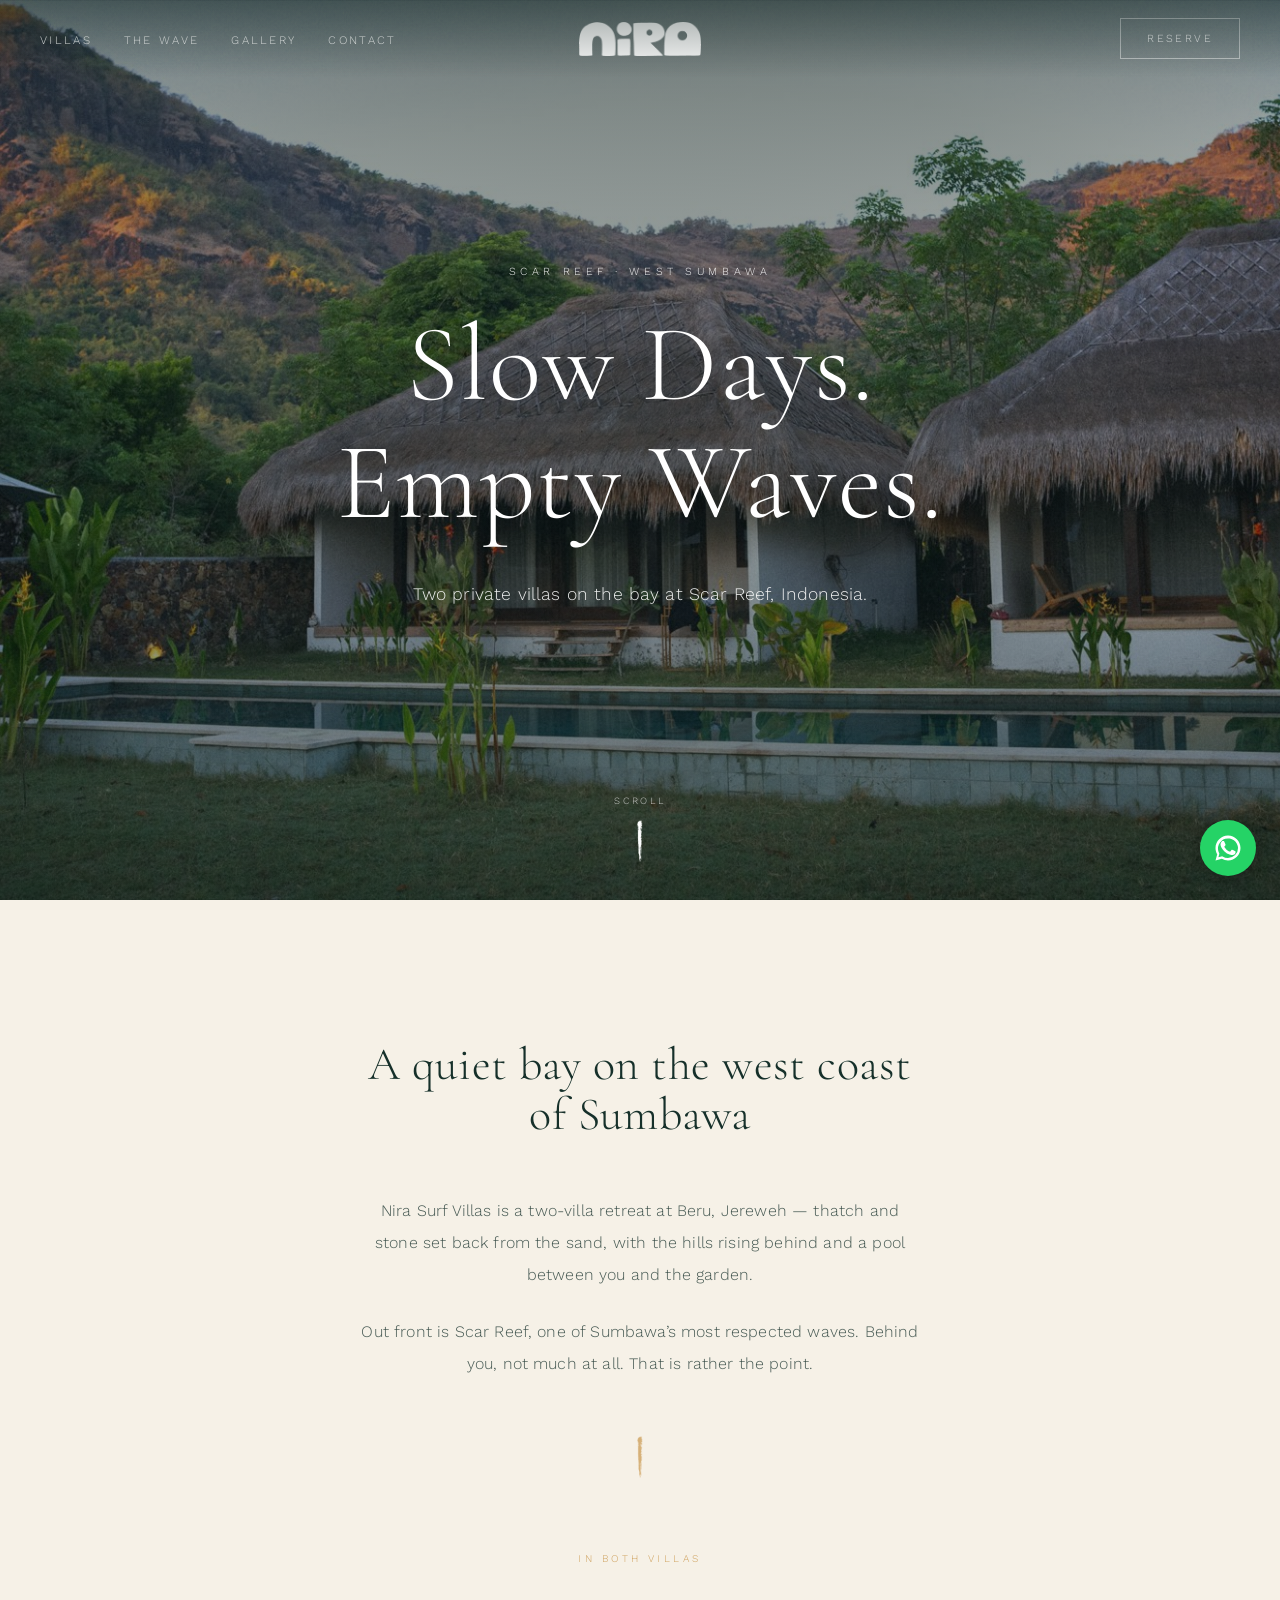
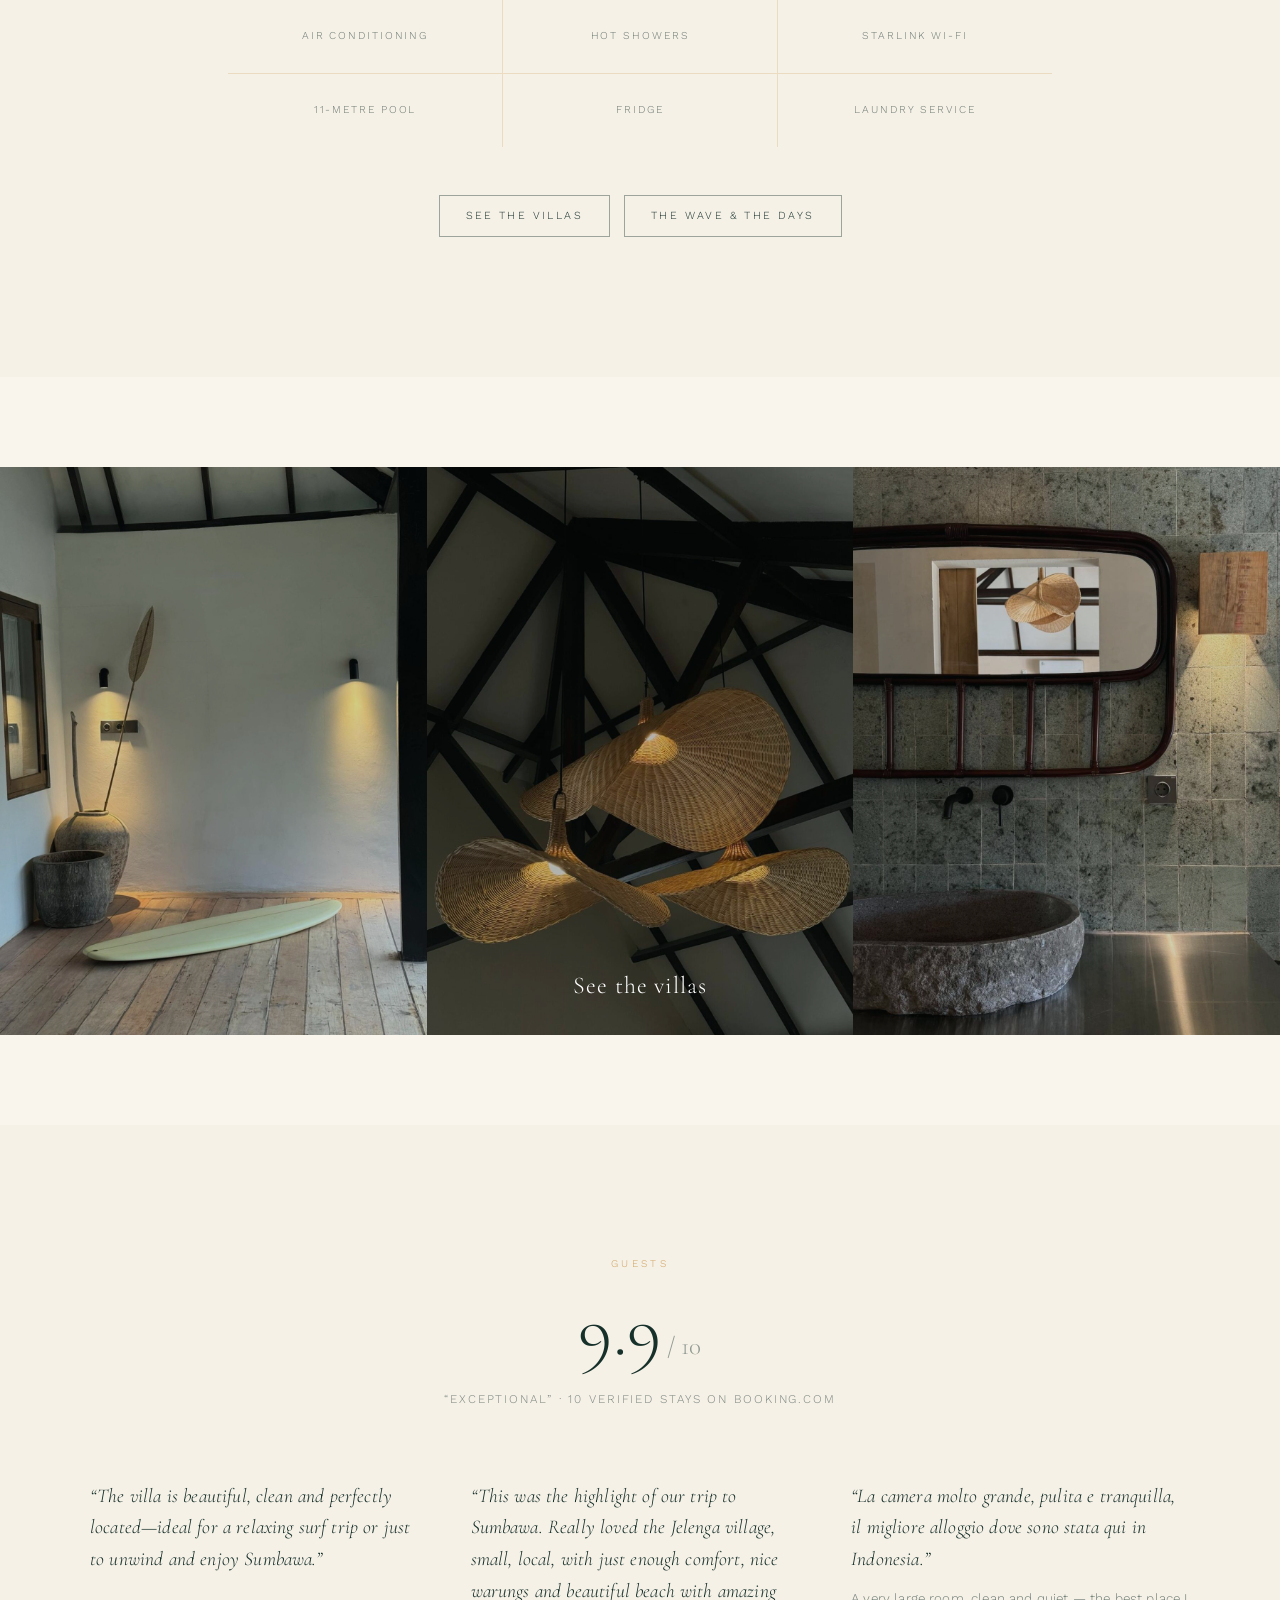
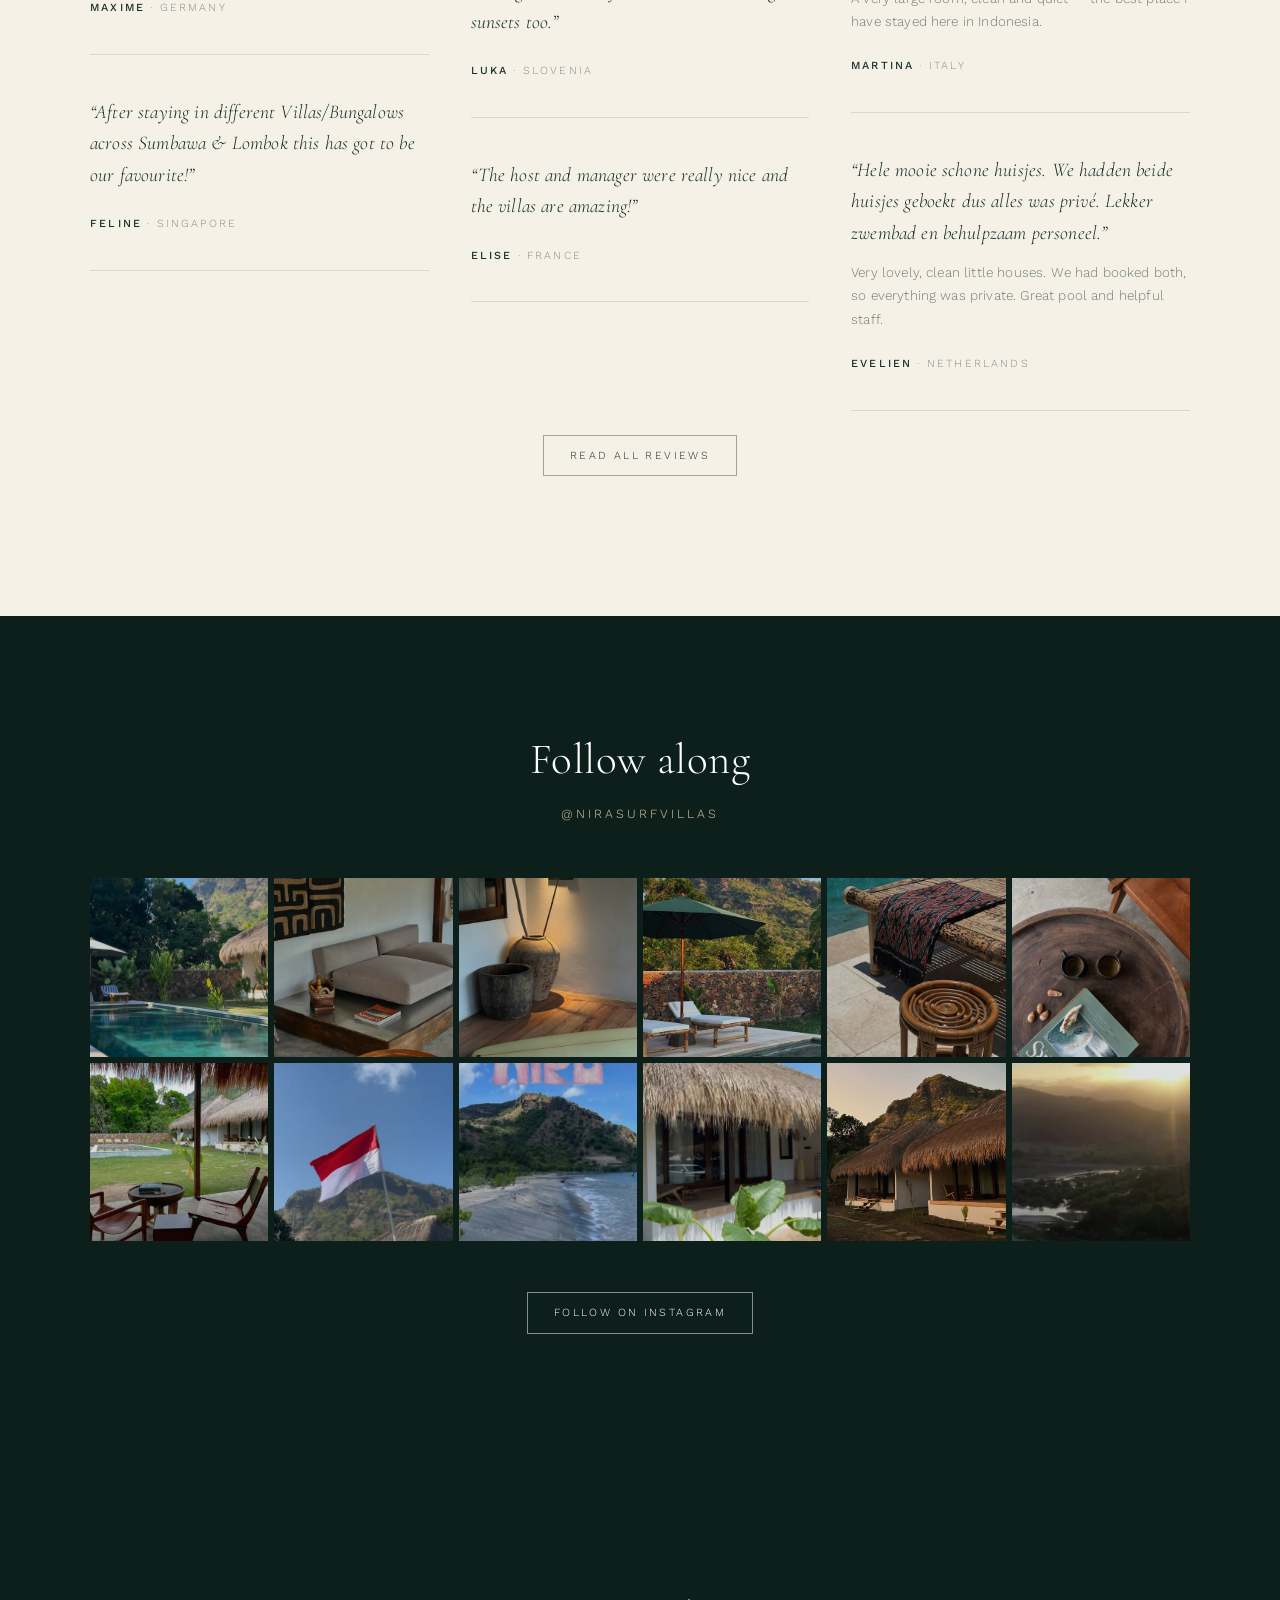
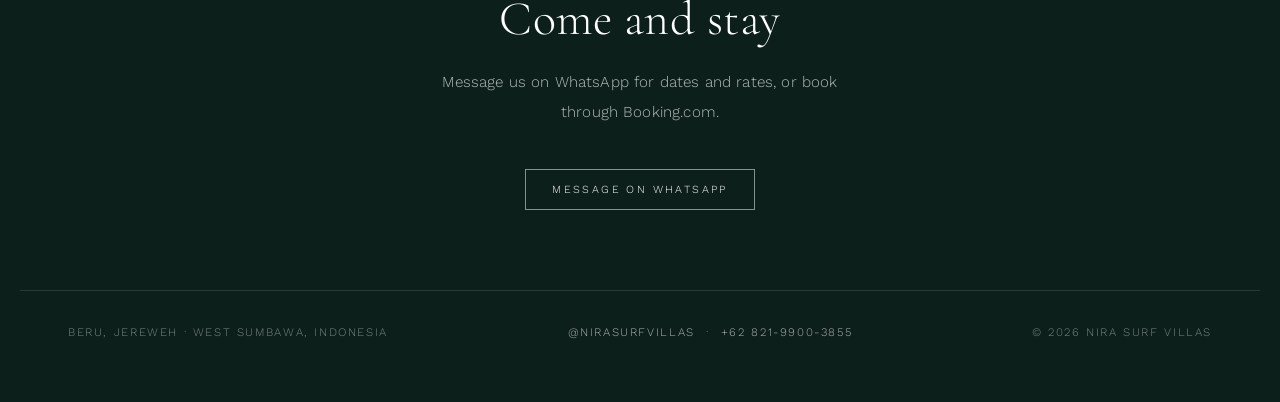
==== commit 8c3cb6f2: "Tighten the home page amenities to six Drop "Breakfast daily" and "Private bathroom" — a private vil" ====
--- a/index.html
+++ b/index.html
@@ -64,11 +64,9 @@
       <li>Air conditioning</li>
       <li>Hot showers</li>
       <li>Starlink wi-fi</li>
-      <li>Private bathroom</li>
-      <li>Year-round pool</li>
-      <li>Breakfast daily</li>
+      <li>11-metre pool</li>
       <li>Fridge</li>
-      <li>Washing machine</li>
+      <li>Laundry service</li>
     </ul>
     <div class="prose-links">
       <a href="rooms.html" class="link-ghost on-light">See the villas</a>
--- a/css/style.css
+++ b/css/style.css
@@ -1458,7 +1458,7 @@
   margin: 0;
   padding: 0;
   display: grid;
-  grid-template-columns: repeat(4, 1fr);
+  grid-template-columns: repeat(3, 1fr);
   gap: 1px;
   /* The hairlines are the grid gap showing through; no outer border, so the
      lattice floats rather than reading as a boxed table. */
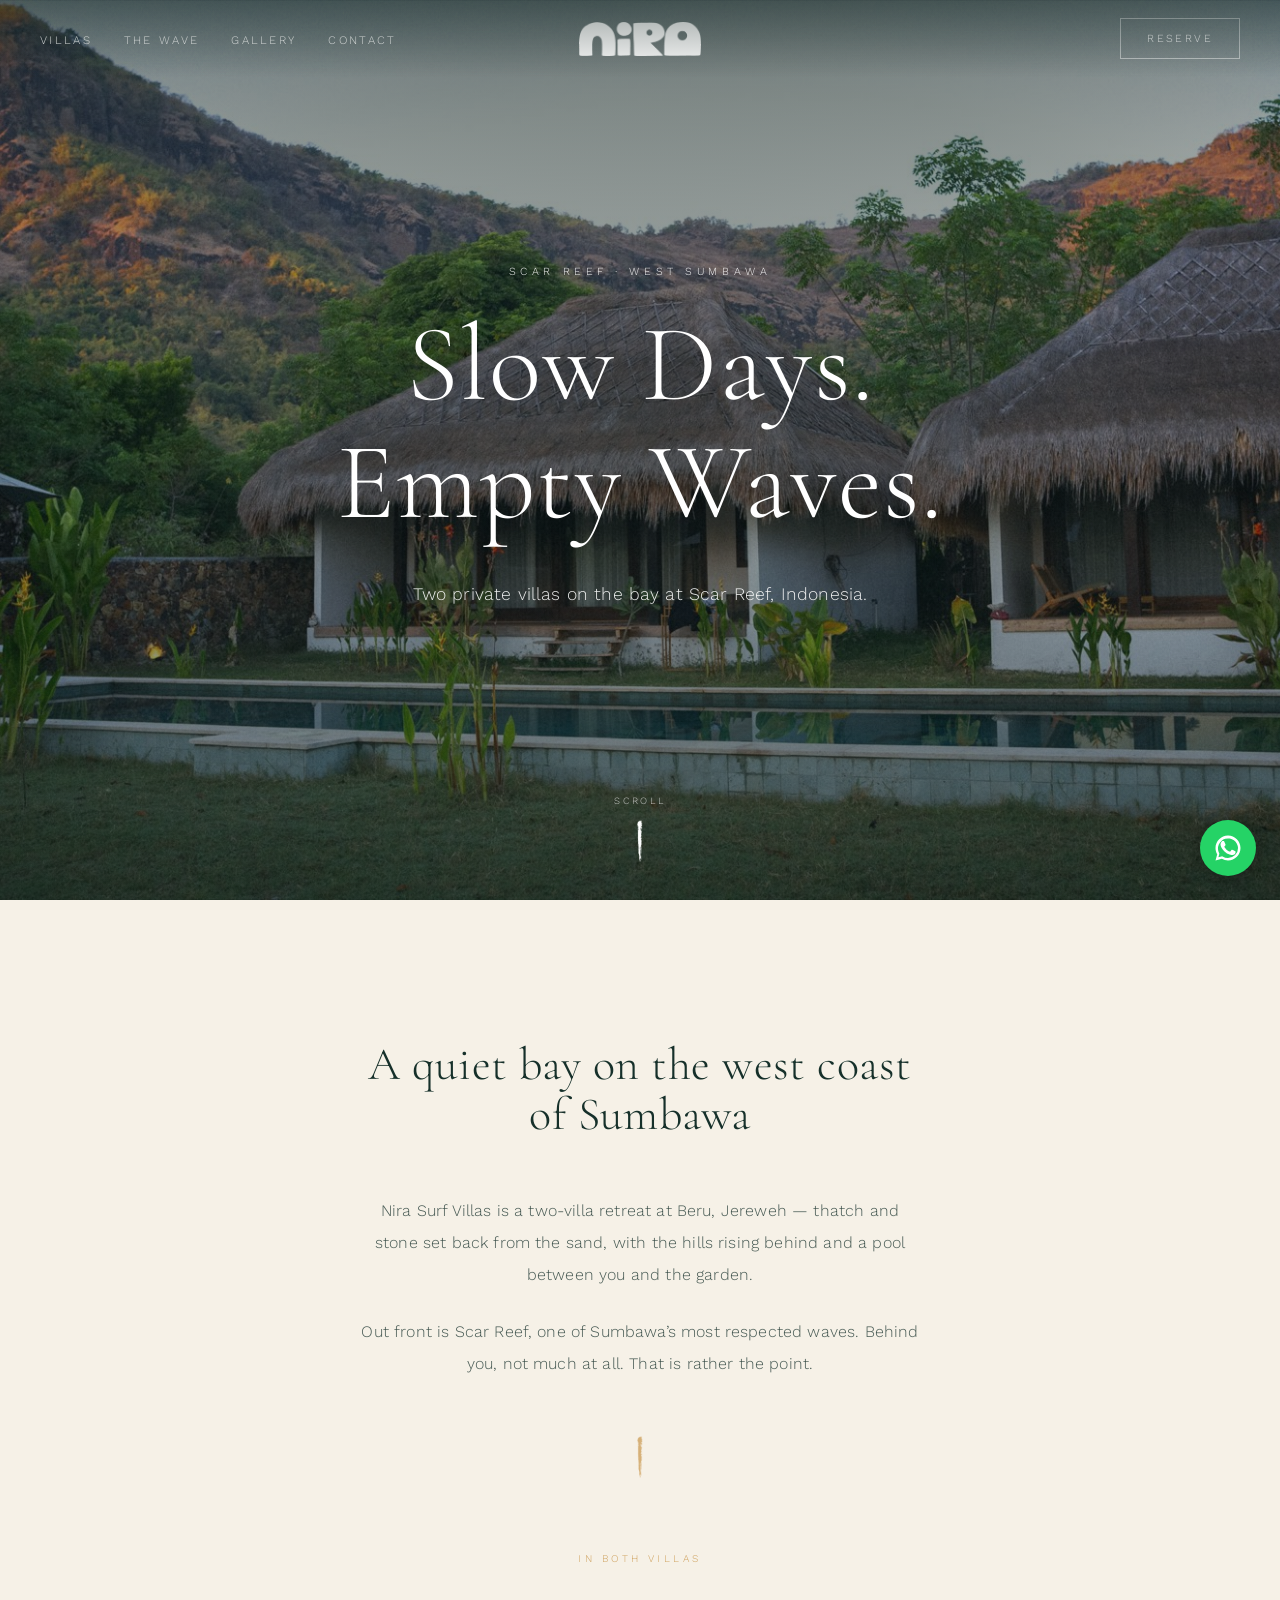
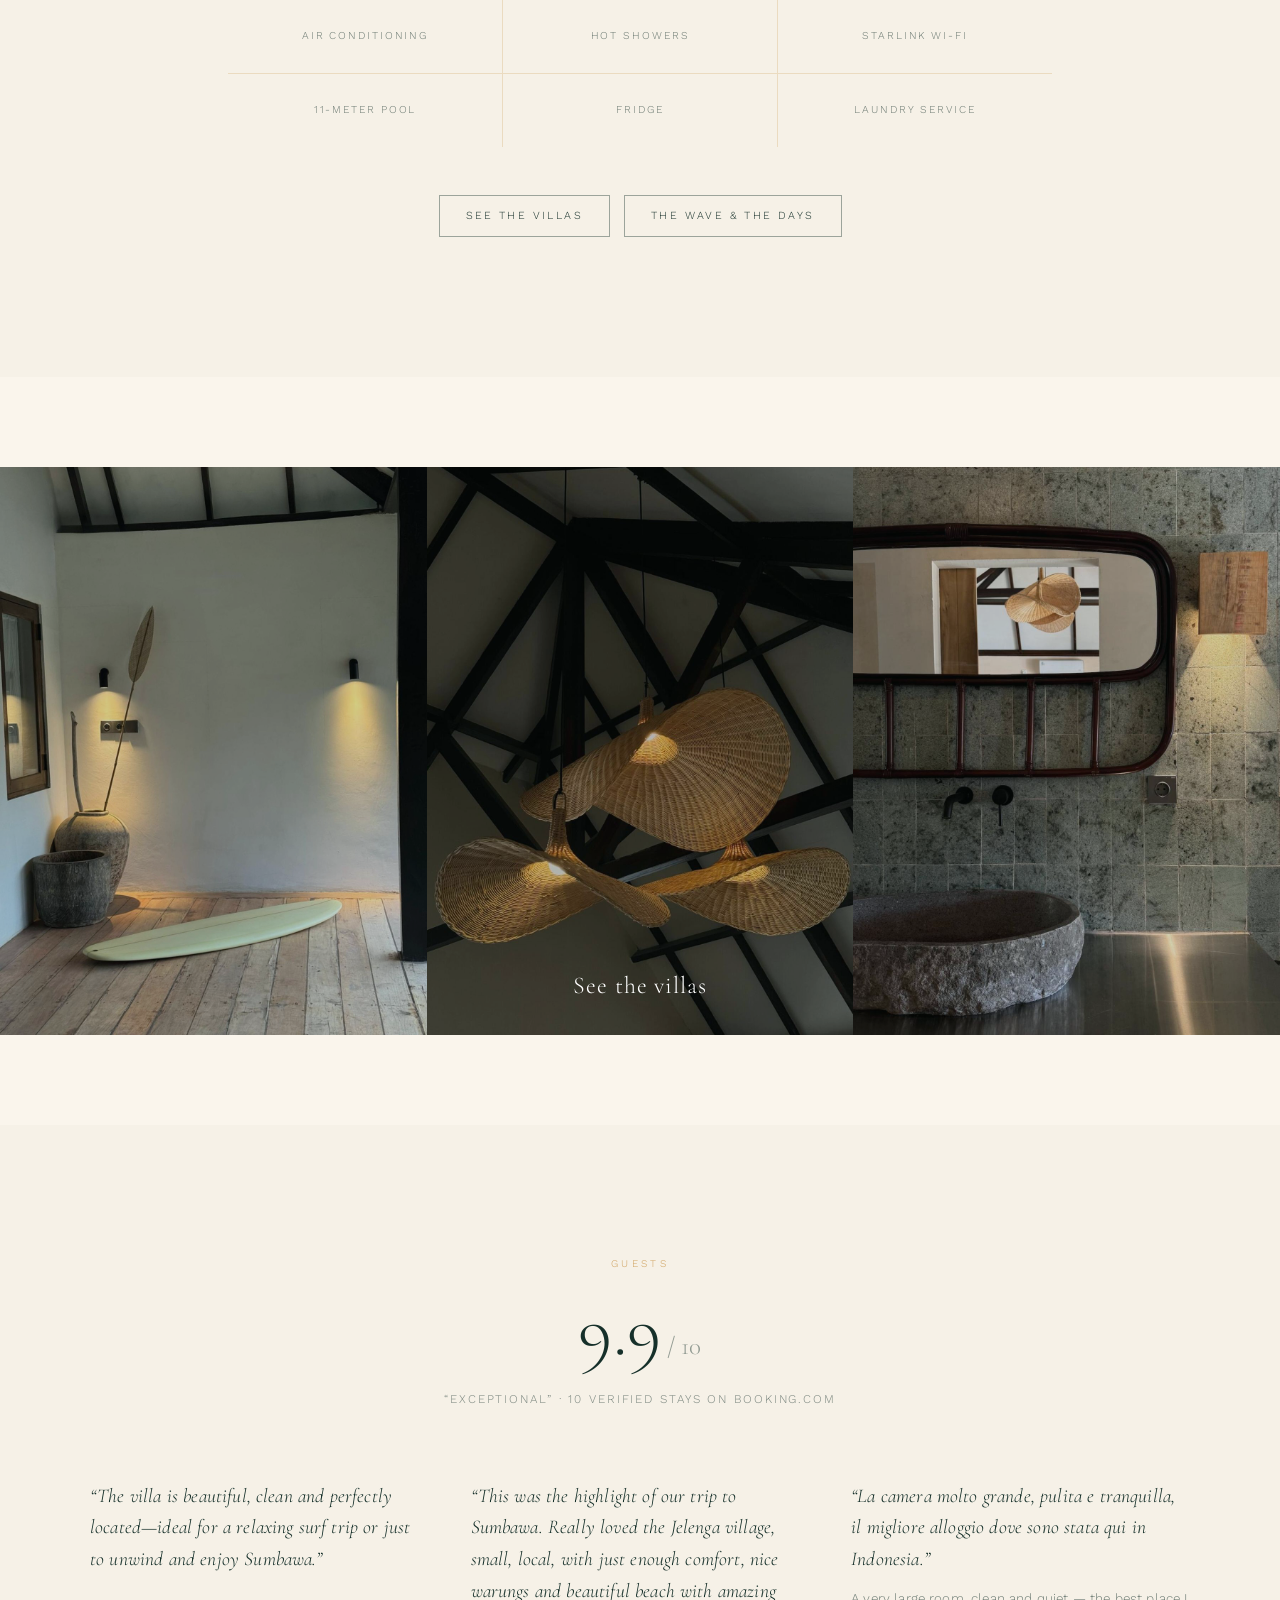
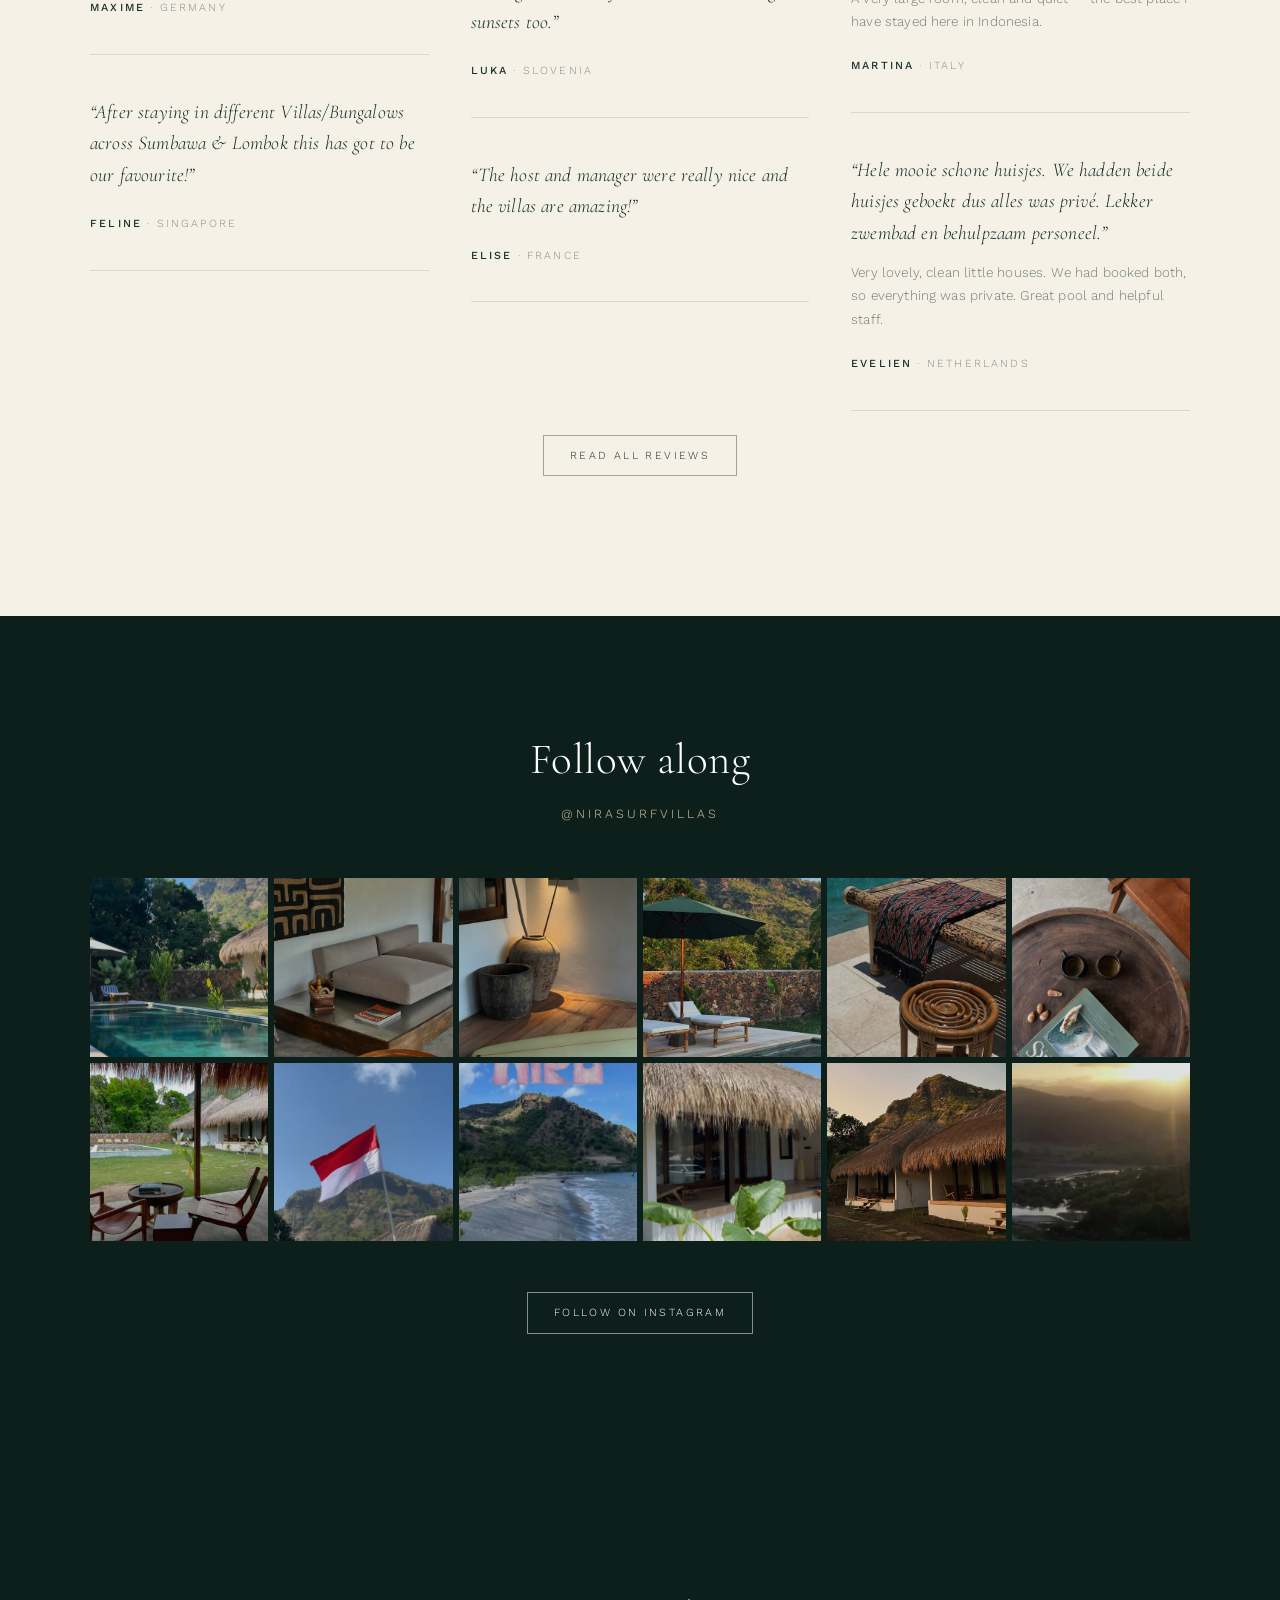
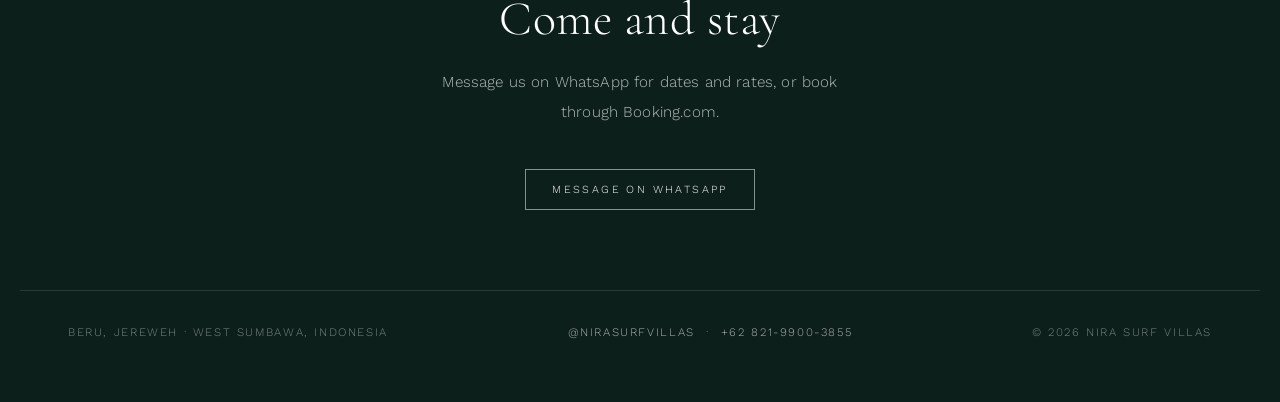
==== commit 912e68b2: "Describe laundry as a service across the site The home page said "Laundry service" while three other" ====
--- a/index.html
+++ b/index.html
@@ -64,7 +64,7 @@
       <li>Air conditioning</li>
       <li>Hot showers</li>
       <li>Starlink wi-fi</li>
-      <li>11-metre pool</li>
+      <li>11-meter pool</li>
       <li>Fridge</li>
       <li>Laundry service</li>
     </ul>
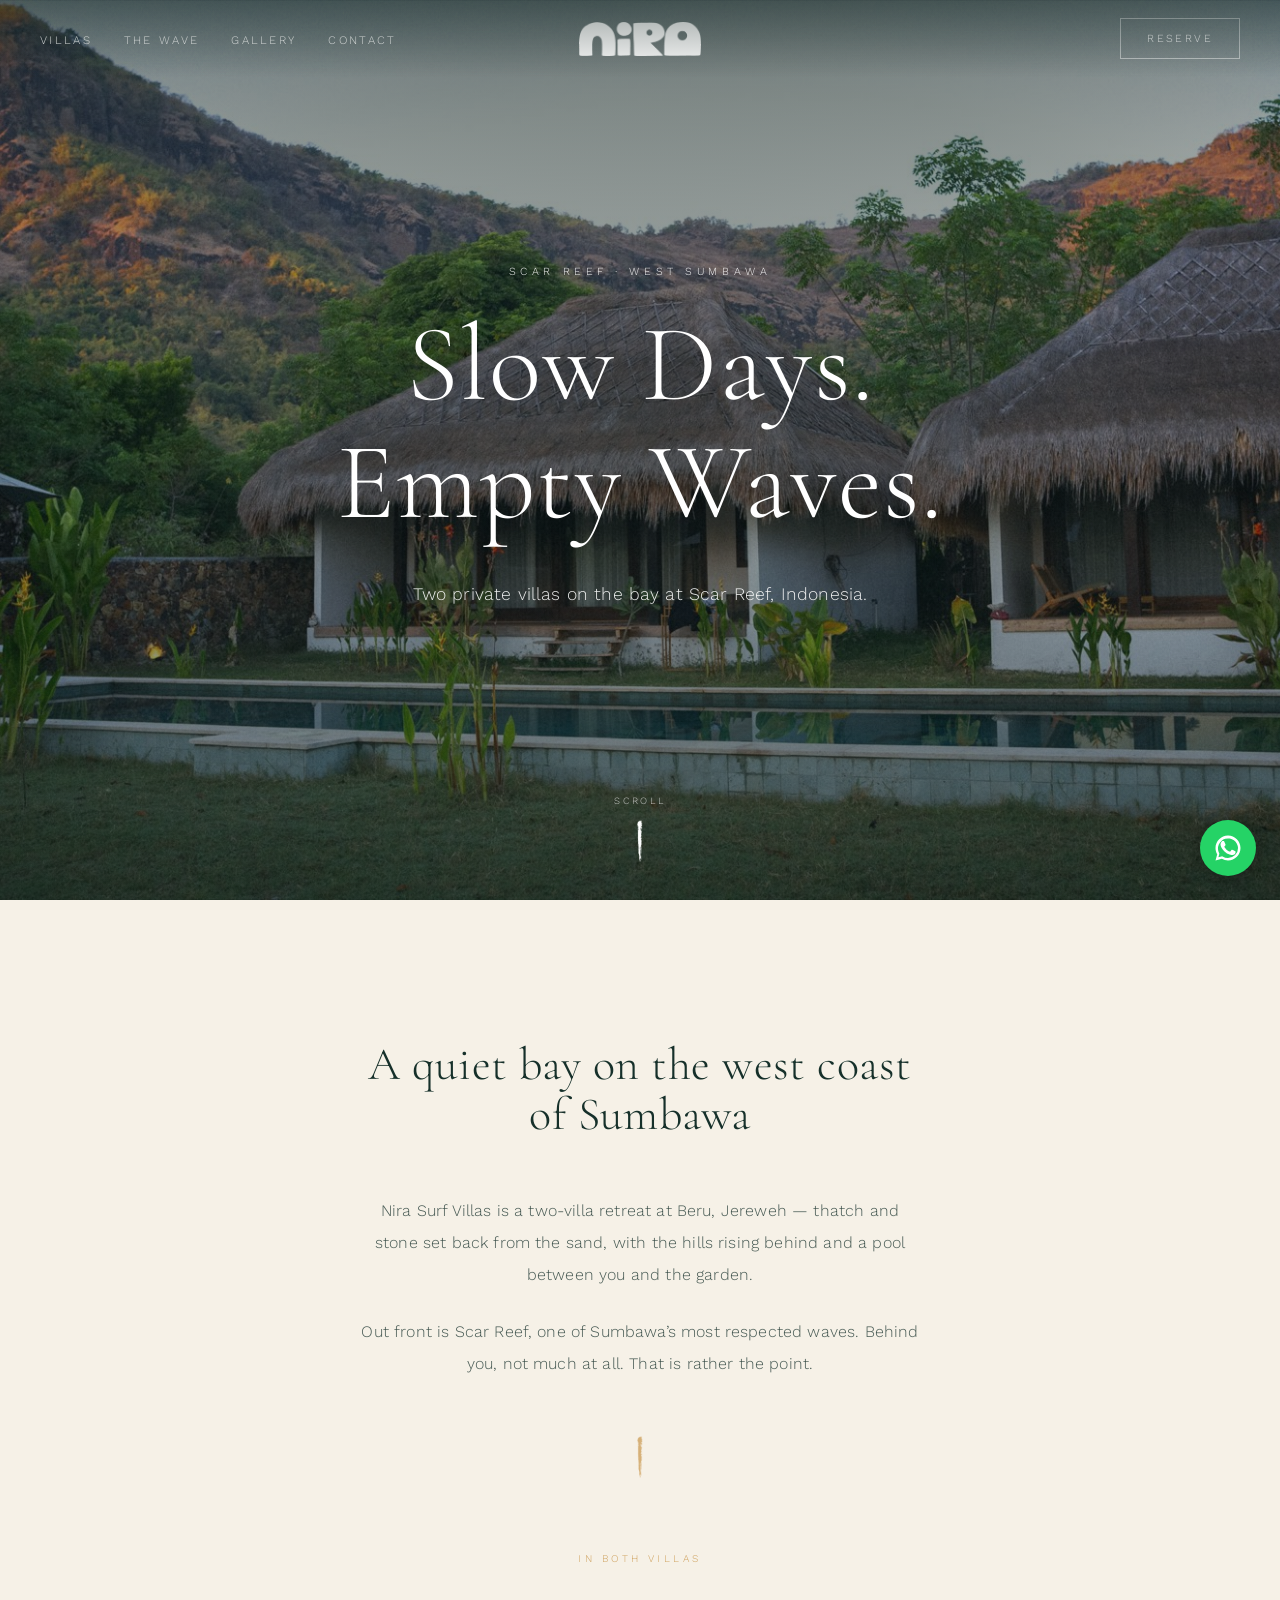
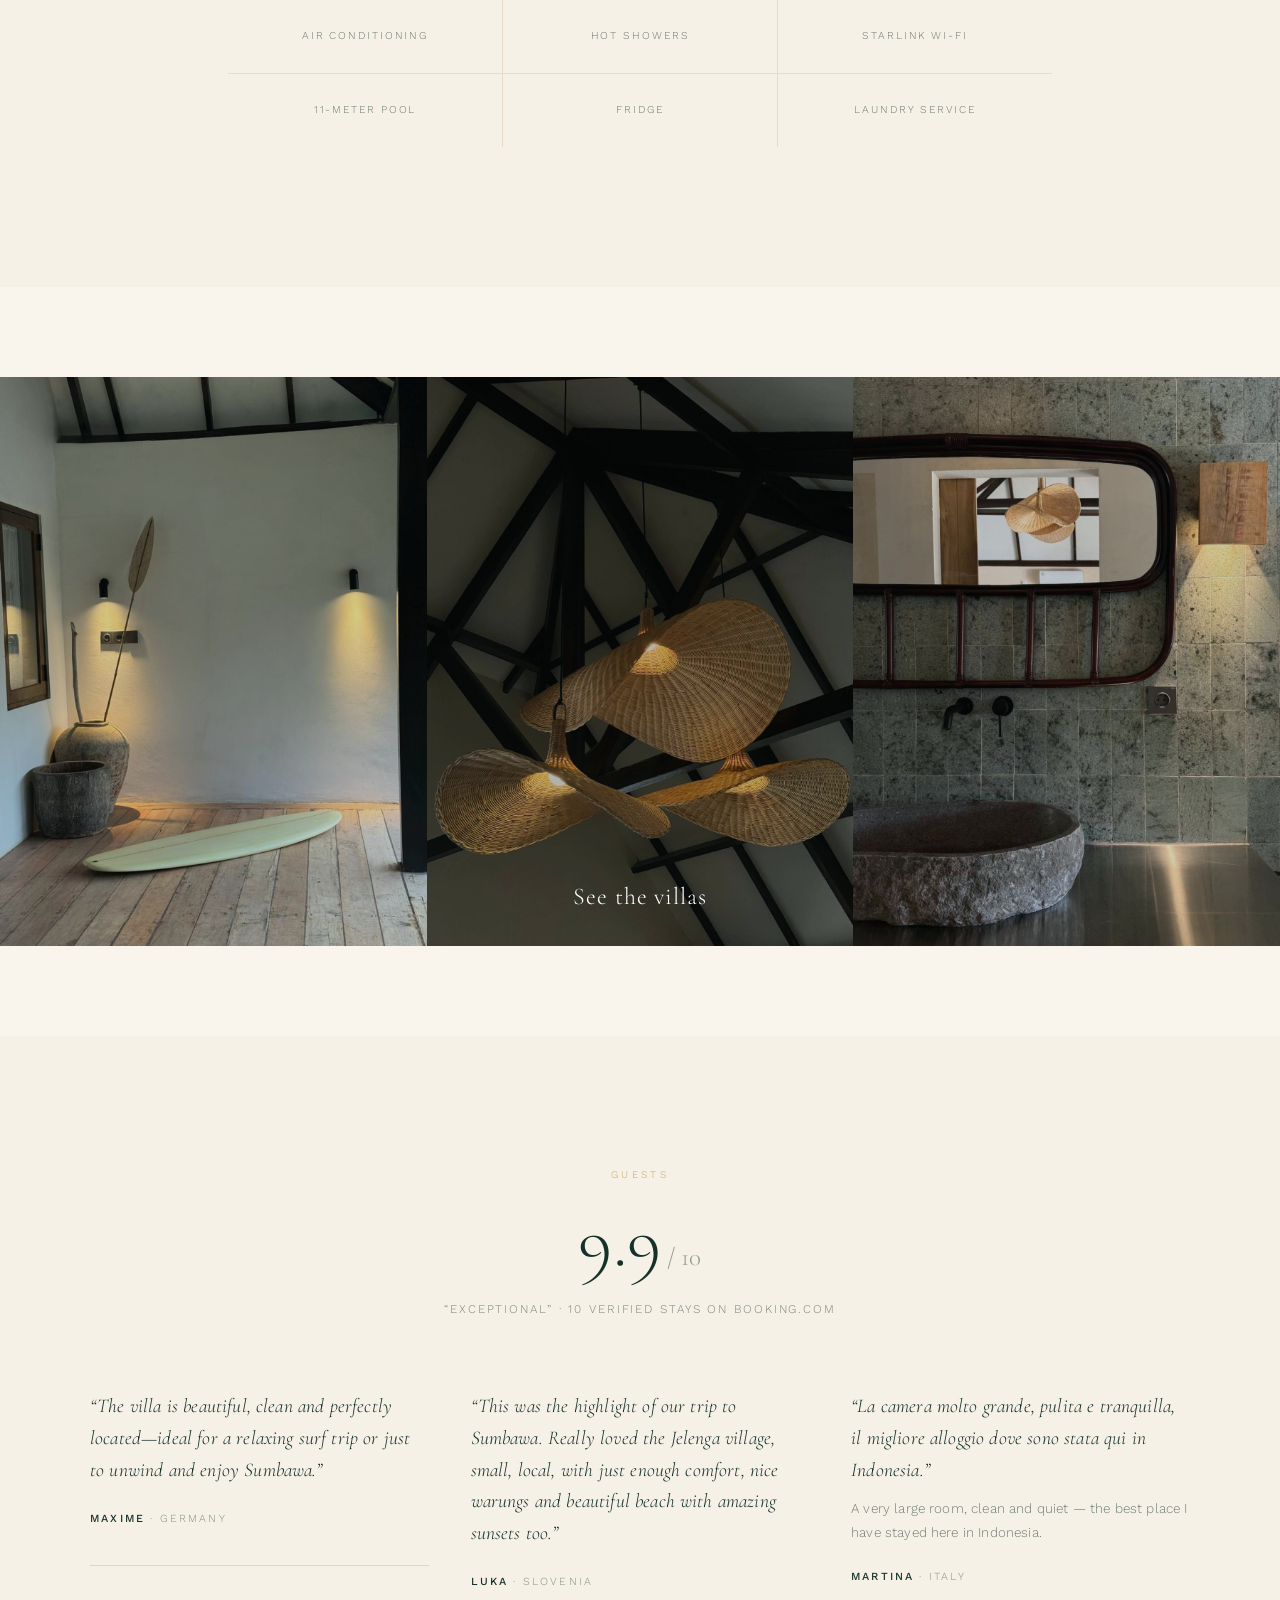
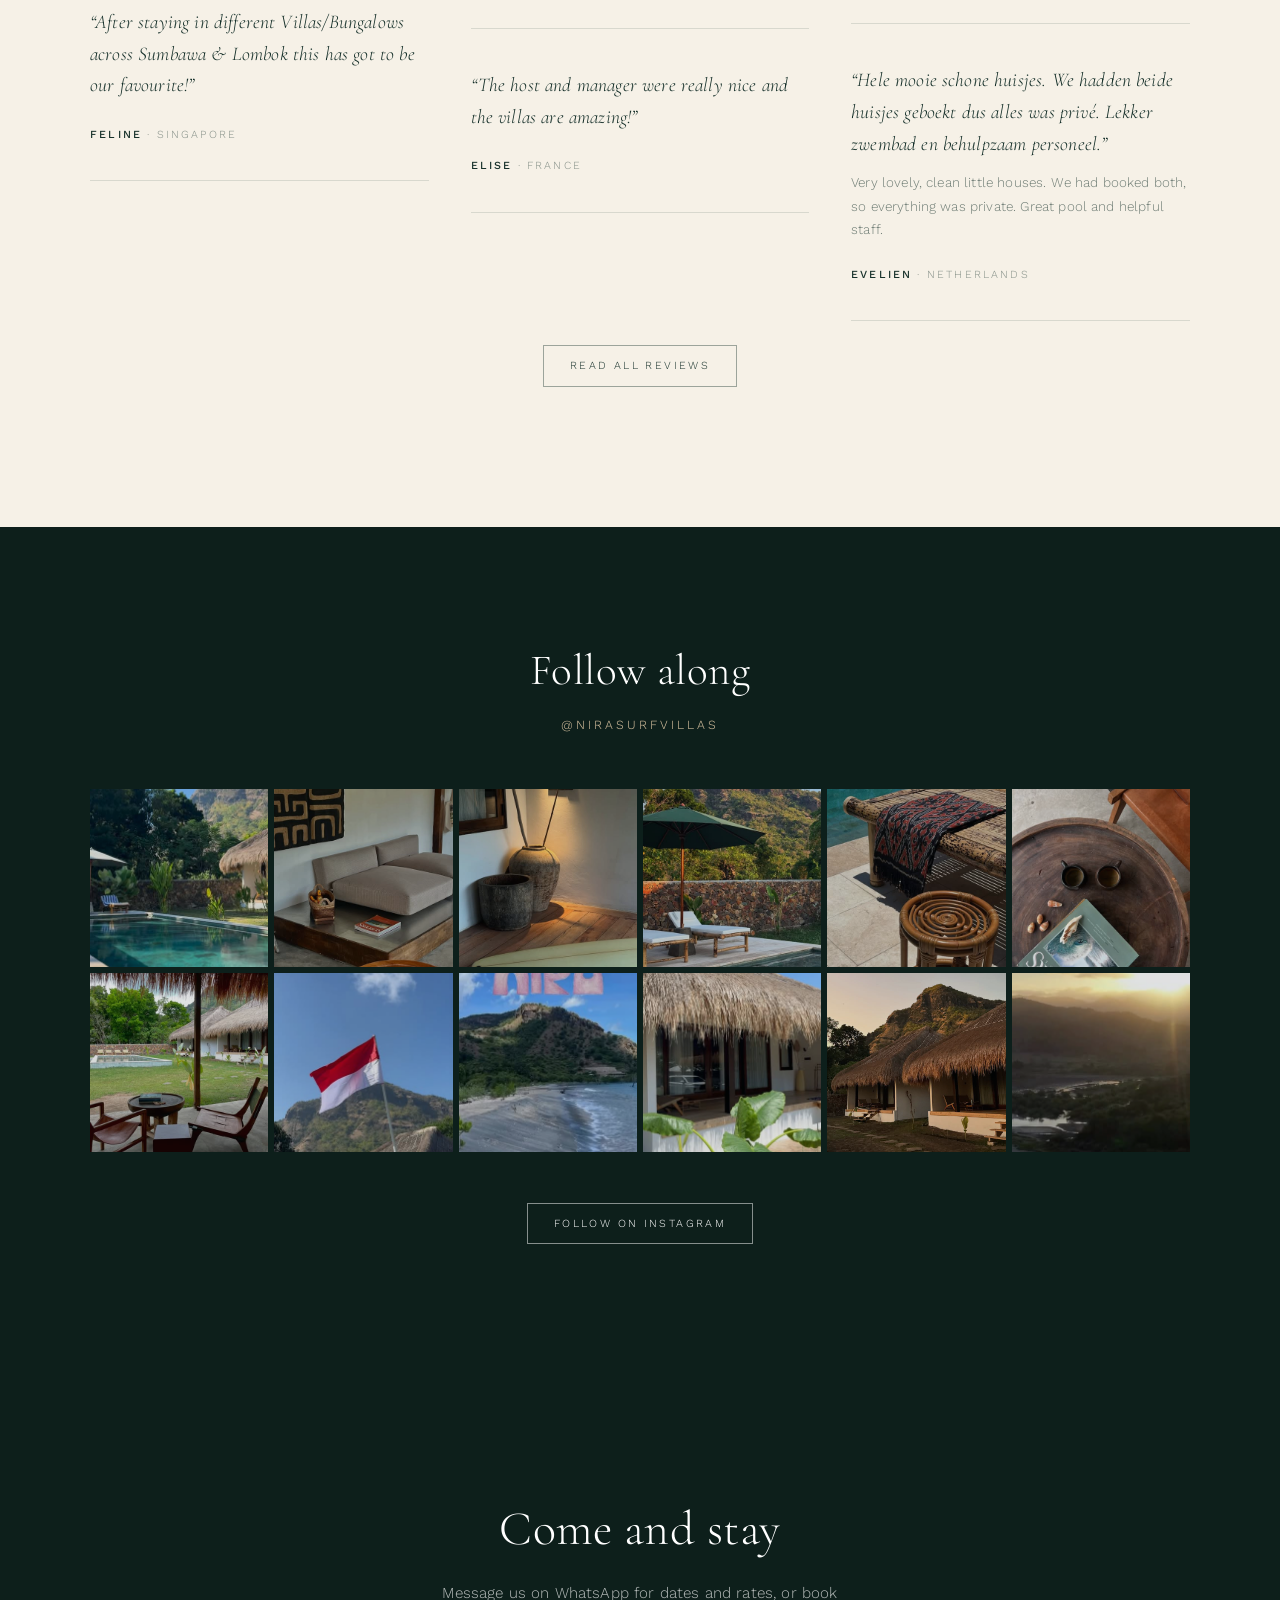
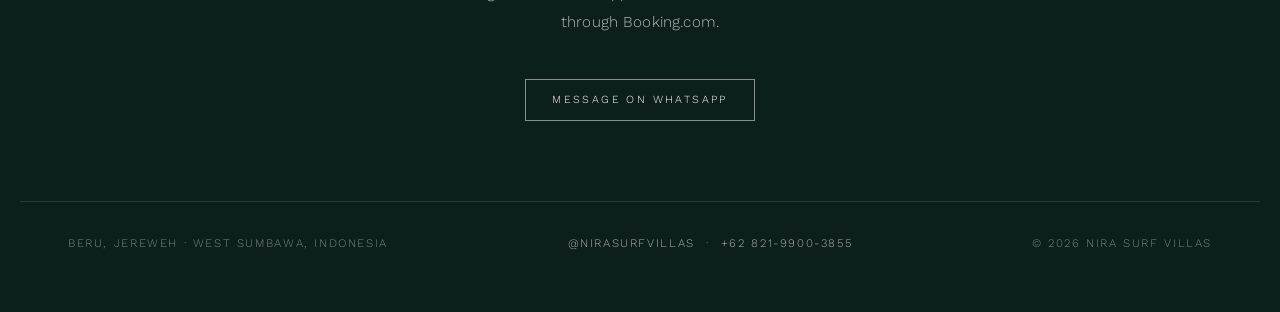
==== commit ed248b29: "Drop the two buttons under the home page amenities The list stands on its own; the nav already reach" ====
--- a/index.html
+++ b/index.html
@@ -5,7 +5,7 @@
 <meta name="viewport" content="width=device-width, initial-scale=1.0">
 <title>Nira Surf Villas | Scar Reef, West Sumbawa</title>
 <meta name="description" content="Two private villas at Scar Reef, West Sumbawa, Indonesia. Pool, air conditioning, Starlink and hot showers. Slow days, empty waves.">
-<link rel="stylesheet" href="css/style.css?v=20260807c">
+<link rel="stylesheet" href="css/style.css?v=20260918b">
 </head>
 <body class="ed">
 
@@ -68,10 +68,6 @@
       <li>Fridge</li>
       <li>Laundry service</li>
     </ul>
-    <div class="prose-links">
-      <a href="rooms.html" class="link-ghost on-light">See the villas</a>
-      <a href="amenities.html" class="link-ghost on-light">The wave &amp; the days</a>
-    </div>
   </div>
 </section>
 
@@ -180,6 +176,6 @@
   <svg viewBox="0 0 24 24" xmlns="http://www.w3.org/2000/svg"><path d="M17.472 14.382c-.297-.149-1.758-.867-2.03-.967-.273-.099-.471-.148-.67.15-.197.297-.767.966-.94 1.164-.173.199-.347.223-.644.075-.297-.15-1.255-.463-2.39-1.475-.883-.788-1.48-1.761-1.653-2.059-.173-.297-.018-.458.13-.606.134-.133.298-.347.446-.52.149-.174.198-.298.298-.497.099-.198.05-.371-.025-.52-.075-.149-.669-1.612-.916-2.207-.242-.579-.487-.5-.669-.51-.173-.008-.371-.01-.57-.01-.198 0-.52.074-.792.372-.272.297-1.04 1.016-1.04 2.479 0 1.462 1.065 2.875 1.213 3.074.149.198 2.096 3.2 5.077 4.487.709.306 1.262.489 1.694.625.712.227 1.36.195 1.871.118.571-.085 1.758-.719 2.006-1.413.248-.694.248-1.289.173-1.413-.074-.124-.272-.198-.57-.347z"/><path d="M12.004 2C6.486 2 2.004 6.482 2.004 12c0 1.85.505 3.586 1.386 5.07L2 22l5.06-1.362A9.94 9.94 0 0 0 12.004 22C17.522 22 22.004 17.518 22.004 12S17.522 2 12.004 2zm0 18.056a8.02 8.02 0 0 1-4.352-1.28l-.312-.196-3.003.808.802-2.928-.203-.302A8.03 8.03 0 1 1 20.033 12a8.033 8.033 0 0 1-8.03 8.056z"/></svg>
 </a>
 
-<script src="js/main.js?v=20260807c"></script>
+<script src="js/main.js?v=20260918b"></script>
 </body>
 </html>
--- a/css/style.css
+++ b/css/style.css
@@ -1479,10 +1479,6 @@
   line-height: 1.6;
   color: rgba(22,48,42,0.62);
 }
-.essentials .prose-links {
-  margin-top: 3rem;
-}
-
 @media (max-width: 760px) {
   .essentials { margin-top: 3.5rem; }
   .essentials ul { grid-template-columns: repeat(2, 1fr); }
